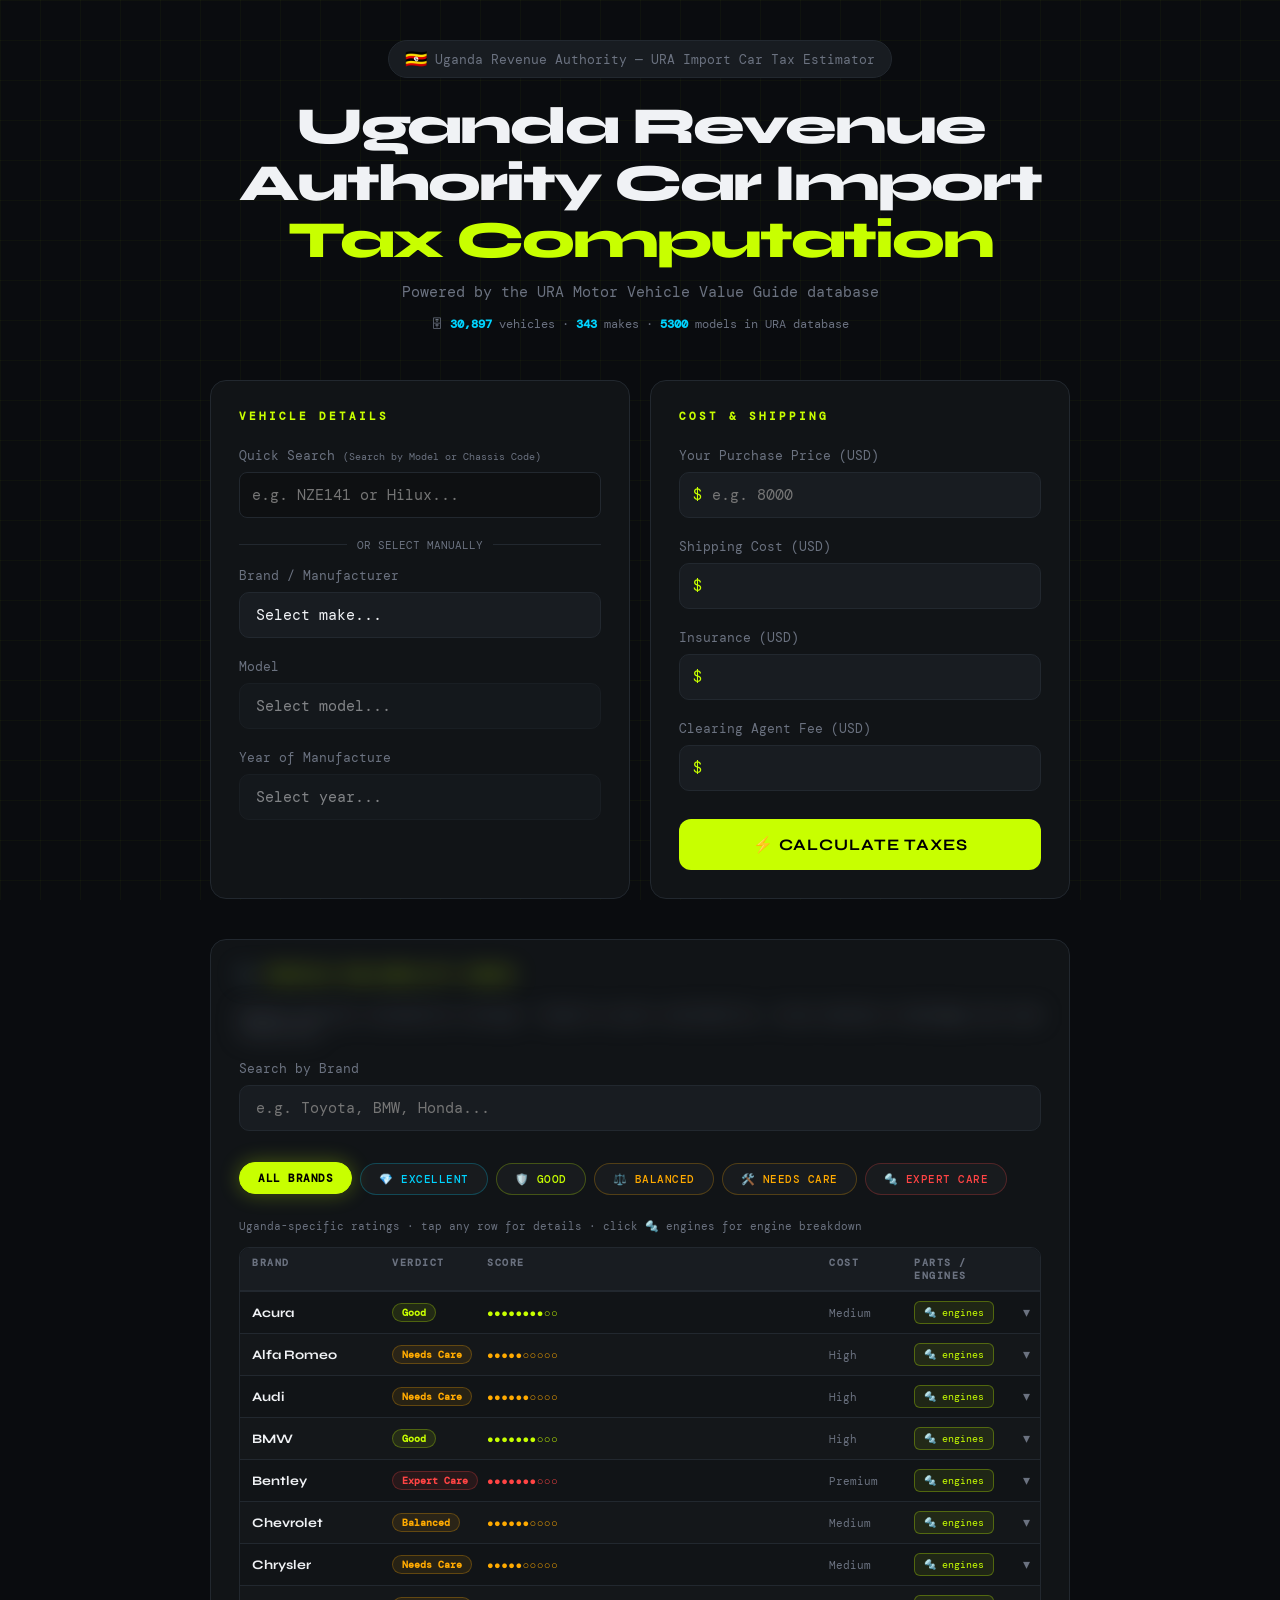
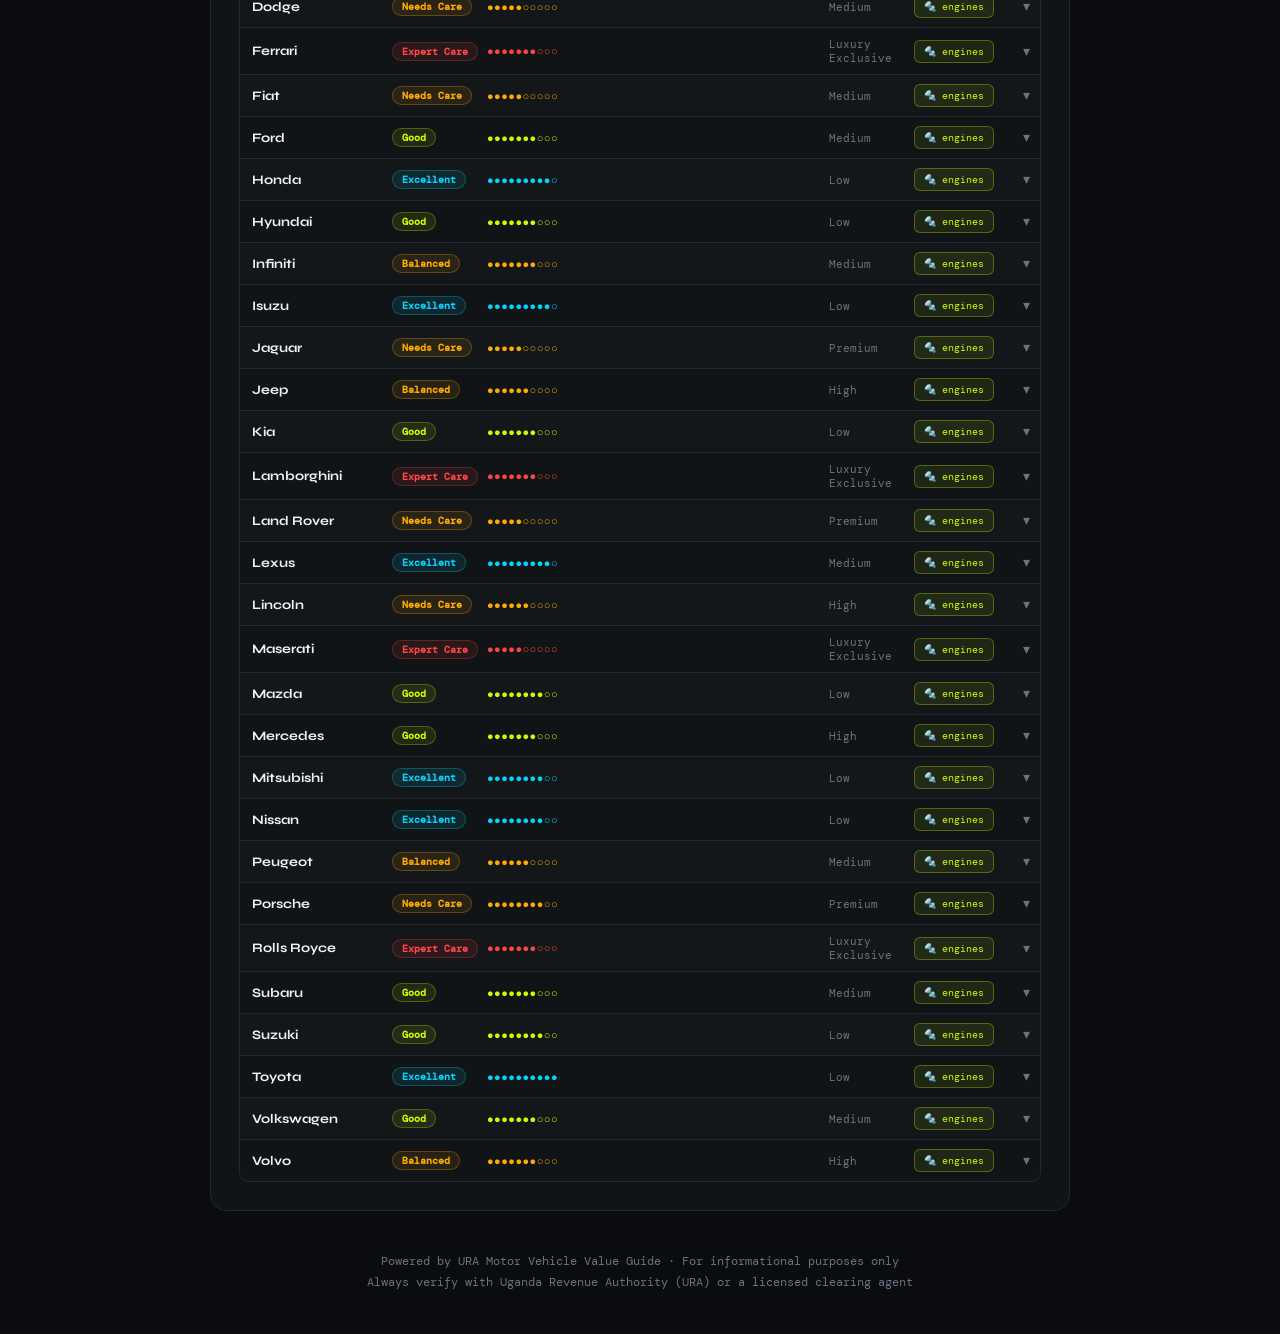
==== index.html @ 782a4ffb "rename to index.html for github pages" ====
<!DOCTYPE html>
<html lang="en">
<head>
<meta charset="UTF-8">
<meta name="viewport" content="width=device-width, initial-scale=1.0">

<!-- Primary Meta Tags -->
<title>URA Car Import Tax Calculator Uganda (2026) | Check CIF & Duty</title>
<meta name="title" content="URA Car Import Tax Calculator Uganda (2026) | Check CIF & Duty">
<meta name="description" content="Easily calculate Uganda Revenue Authority (URA) import taxes, CIF values, environmental levies, and duties for any vehicle imported to Uganda.">
<meta name="keywords" content="Uganda car import tax calculator, URA car tax calculator, import duty on cars in Uganda, URA motor vehicle value guide, CIF value calculator Uganda">

<!-- Open Graph / Facebook -->
<meta property="og:type" content="website">
<meta property="og:title" content="URA Car Import Tax Calculator Uganda (2026)">
<meta property="og:description" content="Calculate your exact URA import duties, CIF valuation, and environmental levies instantly.">
<meta property="og:image" content="https://placehold.co/1200x630/1e1e1e/c8ff00?text=Uganda+Car+Tax+Calculator">

<!-- Twitter -->
<meta property="twitter:card" content="summary_large_image">
<meta property="twitter:title" content="URA Car Import Tax Calculator Uganda (2026)">
<meta property="twitter:description" content="Calculate your exact URA import duties, CIF valuation, and environmental levies instantly.">
<meta property="twitter:image" content="https://placehold.co/1200x630/1e1e1e/c8ff00?text=Uganda+Car+Tax+Calculator">

<!-- Preload Local Font to prevent FOUT (Flash of Unstyled Text) -->
<link rel="preload" href="fonts/Syne/Syne-VariableFont_wght.ttf" as="font" type="font/ttf" crossorigin>
<link rel="stylesheet" href="Css/style.css">

<!-- JSON-LD Structured Data -->
<script type="application/ld+json">
{
  "@context": "https://schema.org",
  "@type": "WebApplication",
  "name": "URA Car Import Tax Calculator Uganda",
  "description": "Calculate Uganda Revenue Authority (URA) import taxes, CIF values, environmental levies, and duties for vehicles imported to Uganda.",
  "applicationCategory": "BusinessApplication",
  "operatingSystem": "All",
  "offers": {
    "@type": "Offer",
    "price": "0",
    "priceCurrency": "USD"
  }
}
</script>
<!-- JSON-LD Structured Data FAQ -->
<script type="application/ld+json">
{
  "@context": "https://schema.org",
  "@type": "FAQPage",
  "mainEntity": [{
    "@type": "Question",
    "name": "How is import duty calculated on cars in Uganda?",
    "acceptedAnswer": {
      "@type": "Answer",
      "text": "Import duty is calculated at 25% of the vehicle's CIF (Cost, Insurance, and Freight) value as per the East African Community Common External Tariff (EAC-CET)."
    }
  }, {
    "@type": "Question",
    "name": "What is the environmental levy on imported cars in Uganda?",
    "acceptedAnswer": {
      "@type": "Answer",
      "text": "Vehicles aged 0-9 years have 0% environmental levy. Vehicles aged 10-14 years are charged an environmental levy of 50% of their CIF value."
    }
  }, {
    "@type": "Question",
    "name": "How does URA determine the CIF value?",
    "acceptedAnswer": {
      "@type": "Answer",
      "text": "URA uses its official Motor Vehicle Value Guide database to determine the CIF value. If your purchase price is lower than URA's guided value, taxes are levied based on URA's higher valuation."
    }
  }]
}
</script>
</head>
<body>
<div class="container">
  <!-- ==============================================
       HEADER SECTION
       Displays the title, subtitle, and database stats
  ============================================== -->
  <div class="header">
    <div class="flag-badge"><span class="flag">🇺🇬</span>Uganda Revenue Authority — URA Import Car Tax Estimator</div>
    <h1>Uganda Revenue Authority Car Import<br><span>Tax Computation</span></h1>
    <p class="subtitle">Powered by the URA Motor Vehicle Value Guide database</p>
    <div class="db-stats" id="dbStats"></div>
  </div>

  <!-- ==============================================
       MAIN CALCULATOR GRID
       Contains two cards: Vehicle Details and Costs
  ============================================== -->
  <div class="calculator-grid">
    <div class="card">
      <h2 class="card-title">Vehicle Details</h2>
      
      <!-- Quick Search Feature -->
      <div class="field" style="position:relative; z-index: 10;">
        <label>Quick Search <span style="font-size:10px;color:var(--muted);font-weight:400;letter-spacing:0">(Search by Model or Chassis Code)</span></label>
        <input type="text" id="quickSearchInput" placeholder="e.g. NZE141 or Hilux..." oninput="handleQuickSearch()" style="width:100%; padding: 12px; border-radius: 8px; border: 1px solid var(--border); background: rgba(0,0,0,0.2); color: white; outline: none; transition: border-color 0.2s;">
        <div id="quickSearchResults" class="quick-search-results"></div>
      </div>
      
      <div style="display:flex; align-items:center; gap:10px; margin: 15px 0;">
         <hr style="flex:1; border:none; border-top:1px solid var(--border);">
         <span style="font-size:11px; color:var(--muted); font-family:'DM Mono',monospace;">OR SELECT MANUALLY</span>
         <hr style="flex:1; border:none; border-top:1px solid var(--border);">
      </div>

      <div class="field"><label>Brand / Manufacturer </label><select id="make" onchange="onMakeChange()">
          <option value="">Select make...</option>
          <optgroup label="⚡ Quick Select">
            <option value="Toyota">Toyota</option>
            <option value="Mercedes">Mercedes</option>
            <option value="Subaru">Subaru</option>
            <option value="Mazda">Mazda</option>
            <option value="Ford">Ford</option>
            <option value="BMW">BMW</option>
            <option value="Volkswagen">Volkswagen</option>
            <option value="Audi">Audi</option>
            <option value="Honda">Honda</option>
            <option value="Land">Land Rover</option>
            <option value="Nissan">Nissan</option>
            <option value="Mitsubishi">Mitsubishi</option>
            <option value="Isuzu">Isuzu</option>
            <option value="Suzuki">Suzuki</option>
          </optgroup>
          <optgroup id="all-makes-group" label="── All Makes (A–Z)"></optgroup>
        </select></div>
      <div class="field"><label>Model</label><select id="model" onchange="onModelChange()" disabled><option value="">Select model...</option></select></div>
      <div class="field" id="chassisField" style="display:none">
        <label>Model Code <span id="chassisHint" style="font-size:10px;color:var(--muted);font-weight:400;letter-spacing:0"></span></label>
        <select id="chassis" onchange="onChassisChange()" disabled><option value="">Select chassis...</option></select>
      </div>
      <div class="field" id="ccField" style="display:none">
        <label>Engine Size <span id="ccHint" style="font-size:10px;color:var(--muted);font-weight:400;letter-spacing:0"></span></label>
        <select id="cc" onchange="onCcChange()" disabled><option value="">Select engine size...</option></select>
      </div>
      <div class="field"><label>Year of Manufacture</label><select id="year" onchange="onYearChange()" disabled><option value="">Select year...</option></select></div>
      <div class="ura-badge" id="uraBadge"><span>🏛 URA Value:</span><b id="uraCifDisplay">—</b><span style="font-size:11px;color:var(--muted)">(used for all taxes)</span></div>
      <div class="ura-not-found" id="uraNotFound">⚠️ Not in URA database. Taxes calculated on your purchase price.</div>
      <div id="chassisBadge" style="display:none;align-items:center;gap:8px;background:rgba(200,255,0,0.06);border:1px solid rgba(200,255,0,0.25);border-radius:10px;padding:10px 14px;margin-top:10px;font-family:'DM Mono',monospace;font-size:13px;color:#c8ff00"></div>
    </div>
    <div class="card">
      <h2 class="card-title">Cost & Shipping</h2>
      <div class="field"><label>Your Purchase Price (USD)</label><div class="input-prefix"><span>$</span><input type="number" id="carPrice" placeholder="e.g. 8000" min="0"></div></div>
      <div class="field"><label>Shipping Cost (USD)</label><div class="input-prefix"><span>$</span><input type="number" id="shipping" min="0"></div></div>
      <div class="field"><label>Insurance (USD)</label><div class="input-prefix"><span>$</span><input type="number" id="insurance" min="0"></div></div>
      <div class="field"><label>Clearing Agent Fee (USD)</label><div class="input-prefix"><span>$</span><input type="number" id="agentFee" min="0"></div></div>
      <button class="calc-btn" onclick="calculate()">⚡ CALCULATE TAXES</button>
    </div>
  </div>
  <!-- ==============================================
       RESULTS SECTION
       Displays the calculated taxes, levies, and totals
  ============================================== -->
  <div class="age-warning" id="ageWarning">⚠️ This vehicle may be too old for Uganda import. Uganda requires cars manufactured 2011 or later. Confirm with URA before purchasing.</div>
  <div class="results-card" id="results">
    <h2 class="card-title">Tax Breakdown</h2>
    <div class="result-row"><span class="result-label">URA CIF Valuation</span><span class="result-value" id="r-cif">—</span></div>
    <div class="result-row"><span class="result-label">Import Duty (25%)</span><span class="result-value positive" id="r-duty">—</span></div>
    <div class="result-row"><span class="result-label">VAT (18% of CIF + Duty)</span><span class="result-value positive" id="r-vat">—</span></div>
    <div class="result-row"><span class="result-label">Withholding Tax (6% of CIF)</span><span class="result-value positive" id="r-wht">—</span></div>
    <div class="result-row"><span class="result-label">Infrastructure Levy (1.5% of CIF)</span><span class="result-value positive" id="r-infra">—</span></div>
    <div class="result-row" id="age-levy-row" style="display:none"><span class="result-label">Environmental Levy (50% of CIF — vehicles 10–14 years)</span><span class="result-value positive" id="r-age">—</span></div>
    <div class="result-row"><span class="result-label">Fixed Gov't Fees (Form + Stamp + Excise + Registration)</span><span class="result-value positive" id="r-fixed">—</span></div>
    <div class="result-row"><span class="result-label">Clearing Agent Fee</span><span class="result-value positive" id="r-agent">—</span></div>
    <div class="total-section">
      <div class="total-grid">
        <div class="total-item"><label>Car Price</label><div class="amount ship" id="t-car">—</div></div>
        <div class="total-item"><label>Total Taxes & Fees</label><div class="amount tax" id="t-tax">—</div></div>
        <div class="total-item"><label>Total Landed Cost</label><div class="amount big" id="t-total">—</div></div>
      </div>
    </div>
    <div class="ura-override-notice reveal-left" id="uraOverrideNotice">ℹ️ Using URA's official CIF valuation for tax calculations as per URA database.</div>
    <div class="info-row" id="info-pills"></div>
    <div class="warning-box reveal-right">⚠️ These are <strong>estimates only</strong>. Always verify with a licensed clearing agent or URA directly before purchasing.</div>

    <button class="reveal-scale" id="methBtn" onclick="toggleMethodology()" style="width:100%;margin-top:16px;background:transparent;border:1px solid var(--border);border-radius:12px;padding:14px 20px;color:var(--muted);font-family:'DM Mono',monospace;font-size:13px;cursor:pointer;display:flex;align-items:center;justify-content:space-between;transition:all 0.2s" onmouseenter="this.style.borderColor='var(--accent)';this.style.color='var(--accent)'" onmouseleave="if(!document.getElementById('methodologyPanel').classList.contains('open')){this.style.borderColor='var(--border)';this.style.color='var(--muted)'}">
      <span>📐 View Methodology & Tax Breakdown</span>
      <span id="methArrow" style="font-size:16px;transition:transform 0.25s">▾</span>
    </button>
    <div id="methodologyPanel" style="display:none;margin-top:2px;border:1px solid var(--border);border-radius:12px;overflow:hidden">
      <div style="background:var(--surface2);padding:16px 20px;border-bottom:1px solid var(--border)">
        <div style="font-size:11px;font-weight:600;letter-spacing:3px;color:var(--accent);font-family:'DM Mono',monospace;margin-bottom:4px">HOW URA CALCULATES YOUR TAXES</div>
        <p style="font-family:'DM Mono',monospace;font-size:12px;color:var(--muted);line-height:1.7">All taxes are levied under the <strong style="color:var(--text)">East African Community Common External Tariff (EAC-CET)</strong> and collected by the <strong style="color:var(--text)">Uganda Revenue Authority (URA)</strong>. Tax rates verified against real URA output data.</p>
      </div>
      <div style="padding:20px;display:flex;flex-direction:column;gap:12px" id="methSteps"></div>
      <div style="background:rgba(200,255,0,0.03);border-top:1px solid var(--border);padding:16px 20px">
        <div style="font-size:10px;font-weight:600;letter-spacing:2px;color:var(--accent);font-family:'DM Mono',monospace;margin-bottom:12px">CALCULATION CHAIN</div>
        <div id="methChain" style="font-family:'DM Mono',monospace;font-size:12px;color:var(--muted);line-height:2.2"></div>
      </div>
      <div style="border-top:1px solid var(--border);padding:16px 20px">
        <div style="font-size:10px;font-weight:600;letter-spacing:2px;color:var(--accent);font-family:'DM Mono',monospace;margin-bottom:12px">LEGAL BASIS & RATES</div>
        <div style="display:grid;grid-template-columns:1fr 1fr;gap:8px">
          <div style="background:var(--surface2);border-radius:8px;padding:10px 14px"><div style="font-size:10px;color:var(--muted);font-family:'DM Mono',monospace;margin-bottom:4px">IMPORT DUTY</div><div style="font-size:12px;font-family:'DM Mono',monospace;color:var(--text)">EAC Common External Tariff · HS Code 8703.xx · Rate: 25%</div></div>
          <div style="background:var(--surface2);border-radius:8px;padding:10px 14px"><div style="font-size:10px;color:var(--muted);font-family:'DM Mono',monospace;margin-bottom:4px">VAT</div><div style="font-size:12px;font-family:'DM Mono',monospace;color:var(--text)">VAT Act · Applied on CIF · Rate: 18%</div></div>
          <div style="background:var(--surface2);border-radius:8px;padding:10px 14px"><div style="font-size:10px;color:var(--muted);font-family:'DM Mono',monospace;margin-bottom:4px">WITHHOLDING TAX</div><div style="font-size:12px;font-family:'DM Mono',monospace;color:var(--text)">Income Tax Act · Applied on CIF · Rate: 6%</div></div>
          <div style="background:var(--surface2);border-radius:8px;padding:10px 14px"><div style="font-size:10px;color:var(--muted);font-family:'DM Mono',monospace;margin-bottom:4px">INFRASTRUCTURE LEVY</div><div style="font-size:12px;font-family:'DM Mono',monospace;color:var(--text)">Finance Act 2014 · Road fund · Applied on CIF · Rate: 1.5%</div></div>
          <div style="background:var(--surface2);border-radius:8px;padding:10px 14px"><div style="font-size:10px;color:var(--muted);font-family:'DM Mono',monospace;margin-bottom:4px">ENVIRONMENTAL LEVY</div><div style="font-size:12px;font-family:'DM Mono',monospace;color:var(--text)">Finance Act · 0–9 years: 0% · 10–14 years: 50% of CIF</div></div>
          <div style="background:var(--surface2);border-radius:8px;padding:10px 14px"><div style="font-size:10px;color:var(--muted);font-family:'DM Mono',monospace;margin-bottom:4px">FIXED GOV'T FEES (UGX)</div><div style="font-size:12px;font-family:'DM Mono',monospace;color:var(--text)">Form 18k · Stamp 35k · Excise 200k · Registration 1.5M</div></div>
        </div>
      </div>
      <div style="border-top:1px solid var(--border);padding:16px 20px;background:rgba(0,212,255,0.03)">
        <div style="font-size:10px;font-weight:600;letter-spacing:2px;color:var(--accent2);font-family:'DM Mono',monospace;margin-bottom:10px">WHAT IS CIF?</div>
        <p style="font-family:'DM Mono',monospace;font-size:12px;color:var(--muted);line-height:1.8"><strong style="color:var(--accent2)">CIF = Cost + Insurance + Freight.</strong> URA taxes your vehicle on its CIF value. If your purchase price is lower than URA's Motor Vehicle Value Guide, URA will use <em>their</em> value — not yours.</p>
      </div>
    </div>
  </div>
  
  <!-- ==============================================
       RELIABILITY SECTION
       Shows Uganda-specific reliability data
  ============================================== -->
  <div style="margin-top:40px">
    <div class="card">
      <h2 class="card-title reveal">🔧 Vehicle Reliability Check</h2>
      <p class="reveal-scale" style="font-family:'DM Mono',monospace;font-size:13px;color:var(--muted);margin-bottom:20px">Uganda-specific reliability ratings — based on parts availability, local mechanic knowledge and road conditions</p>

      <!-- Search -->
      <div class="field reveal-left">
        <label>Search by Brand</label>
        <input type="text" id="reliSearch" placeholder="e.g. Toyota, BMW, Honda..." oninput="filterReliability()" style="margin-bottom:12px">
      </div>

      <!-- Filter buttons -->
      <div style="display:flex;flex-wrap:wrap;gap:8px;margin-bottom:20px" id="filterBtns" class="reveal-right">
        <button onclick="setFilter('all')" class="filter-btn active" data-filter="all">All Brands</button>
        <button onclick="setFilter('Excellent')" class="filter-btn" data-filter="Excellent">💎 Excellent</button>
        <button onclick="setFilter('Good')" class="filter-btn" data-filter="Good">🛡️ Good</button>
        <button onclick="setFilter('Average')" class="filter-btn" data-filter="Average">⚖️ Balanced</button>
        <button onclick="setFilter('Caution')" class="filter-btn" data-filter="Caution">🛠️ Needs Care</button>
        <button onclick="setFilter('Avoid')" class="filter-btn" data-filter="Avoid">🔩 Expert Care</button>
      </div>

      <p class="reveal" style="font-family:'DM Mono',monospace;font-size:11px;color:var(--muted);margin-bottom:14px">Uganda-specific ratings · tap any row for details · click 🔩 engines for engine breakdown</p>
      <!-- Grid -->
      <div id="reliTable" class="reveal"></div>
    </div>
  </div>

  <div class="footer">Powered by URA Motor Vehicle Value Guide · For informational purposes only<br>Always verify with Uganda Revenue Authority (URA) or a licensed clearing agent</div>
</div>

<script src="Js/script.js"></script>
</body>
</html>
---- Css/style.css ----
/* =========================================
     LOCAL FONTS (Performance & Privacy)
     ========================================= */
  @font-face {
    font-family: 'Syne';
    src: url('../fonts/Syne/Syne-VariableFont_wght.ttf') format('truetype');
    font-weight: 400 800;
    font-display: swap;
  }

  @font-face {
    font-family: 'DM Mono';
    src: url('../fonts/DM_Mono/DMMono-Regular.ttf') format('truetype');
    font-weight: 400;
    font-display: swap;
  }

  @font-face {
    font-family: 'DM Mono';
    src: url('../fonts/DM_Mono/DMMono-Medium.ttf') format('truetype');
    font-weight: 500;
    font-display: swap;
  }

  /* =========================================
     CSS VARIABLES (THEME & COLORS)
     ========================================= */
  :root{
    --bg:#0a0c0f;
    --surface:#111417;
    --surface2:#181c21;
    --border:#22282f;
    --accent:#c8ff00;
    --accent2:#00d4ff;
    --text:#f0f2f5;
    --muted:#6b7280;
    --danger:#ff4444;
    --warning:#ffaa00;
  }
  
  /* =========================================
     GLOBAL RESET & BODY STYLES
     ========================================= */
  *{margin:0;padding:0;box-sizing:border-box}
  body{background:var(--bg);color:var(--text);font-family:'Syne',sans-serif;min-height:100vh;overflow-x:hidden}
  
  /* Background grid pattern */
  body::before{content:'';position:fixed;inset:0;background-image:linear-gradient(rgba(200,255,0,.03) 1px,transparent 1px),linear-gradient(90deg,rgba(200,255,0,.03) 1px,transparent 1px);background-size:40px 40px;pointer-events:none;z-index:0}
  /* =========================================
     LAYOUT & CONTAINERS
     ========================================= */
  .container{max-width:900px;margin:0 auto;padding:40px 20px;position:relative;z-index:1}
  .header{text-align:center;margin-bottom:48px;animation:fadeDown .6s ease}
  
  /* Badges & Typography */
  .flag-badge{display:inline-flex;align-items:center;gap:8px;background:var(--surface2);border:1px solid var(--border);border-radius:100px;padding:6px 16px;font-size:13px;color:var(--muted);margin-bottom:20px;font-family:'DM Mono',monospace}
  .flag{font-size:18px}
  h1{font-size:clamp(32px,6vw,52px);font-weight:800;line-height:1.1;letter-spacing:-2px}
  h1 span{color:var(--accent)}
  .subtitle{color:var(--muted);margin-top:12px;font-size:15px;font-family:'DM Mono',monospace}
  .db-stats{display:inline-flex;gap:16px;margin-top:14px;font-family:'DM Mono',monospace;font-size:12px;color:var(--muted)}
  .db-stats b{color:var(--accent2)}
  
  /* Form Grid */
  .calculator-grid{display:grid;grid-template-columns:1fr 1fr;gap:20px;margin-bottom:20px}
  @media(max-width:640px){.calculator-grid{grid-template-columns:1fr}}
  
  /* Cards */
  .card{background:var(--surface);border:1px solid var(--border);border-radius:16px;padding:28px;animation:fadeUp .6s ease both}
  .card:nth-child(2){animation-delay:.1s}
  .card-title{font-size:11px;font-weight:600;letter-spacing:3px;text-transform:uppercase;color:var(--accent);margin-bottom:24px;font-family:'DM Mono',monospace}
  
  /* =========================================
     INPUTS & FORMS
     ========================================= */
  .field{margin-bottom:20px}
  label{display:block;font-size:13px;color:var(--muted);margin-bottom:8px;font-family:'DM Mono',monospace}
  input,select{width:100%;background:var(--surface2);border:1px solid var(--border);border-radius:10px;color:var(--text);font-family:'DM Mono',monospace;font-size:15px;padding:12px 16px;outline:none;transition:border-color .2s,box-shadow .2s;appearance:none}
  input:focus,select:focus{border-color:var(--accent);box-shadow:0 0 0 3px rgba(200,255,0,.1)}
  input:disabled,select:disabled{opacity:.5;cursor:not-allowed}
  input[type="number"]::-webkit-inner-spin-button{-webkit-appearance:none}
  select option{background:var(--surface2);color:var(--text)}
  .input-prefix{position:relative}
  .input-prefix span{position:absolute;left:14px;top:50%;transform:translateY(-50%);color:var(--accent);font-family:'DM Mono',monospace;font-size:15px;pointer-events:none}
  .input-prefix input{padding-left:32px}
  .ura-badge{display:none;align-items:center;gap:8px;background:rgba(0,212,255,.08);border:1px solid rgba(0,212,255,.3);border-radius:10px;padding:10px 14px;margin-top:10px;font-family:'DM Mono',monospace;font-size:13px;color:var(--accent2)}
  .ura-badge.show{display:flex}
  .ura-badge b{font-size:16px}
  .ura-not-found{display:none;background:rgba(255,170,0,.06);border:1px solid rgba(255,170,0,.2);border-radius:10px;padding:10px 14px;margin-top:10px;font-family:'DM Mono',monospace;font-size:12px;color:var(--warning)}
  .ura-not-found.show{display:block}
  .calc-btn{width:100%;background:var(--accent);color:#000;border:none;border-radius:12px;padding:16px;font-family:'Syne',sans-serif;font-size:16px;font-weight:700;letter-spacing:1px;cursor:pointer;transition:transform .15s,box-shadow .15s;margin-top:8px}
  .calc-btn:hover{transform:translateY(-2px);box-shadow:0 8px 24px rgba(200,255,0,.3)}
  .calc-btn:active{transform:translateY(0)}
  .age-warning{background:rgba(255,68,68,.08);border:1px solid rgba(255,68,68,.25);border-radius:10px;padding:14px 18px;margin-bottom:16px;font-size:13px;color:var(--danger);font-family:'DM Mono',monospace;display:none}
  .age-warning.show{display:block}
  .results-card{background:var(--surface);border:1px solid var(--border);border-radius:16px;padding:28px;display:none;animation:fadeUp .5s ease both}
  .results-card.show{display:block}
  .result-row{display:flex;justify-content:space-between;align-items:center;padding:14px 0;border-bottom:1px solid var(--border);font-size:14px}
  .result-row:last-of-type{border-bottom:none}
  .result-label{color:var(--muted);font-family:'DM Mono',monospace}
  .result-value{font-family:'DM Mono',monospace;font-weight:500}
  .result-value.positive{color:var(--warning)}
  .total-section{background:var(--surface2);border:1px solid rgba(200,255,0,.2);border-radius:12px;padding:20px 24px;margin-top:20px}
  .total-grid{display:grid;grid-template-columns:1fr 1fr 1fr;gap:16px;text-align:center}
  @media(max-width:480px){.total-grid{grid-template-columns:1fr}}
  .total-item label{font-size:11px;letter-spacing:2px;text-transform:uppercase;margin-bottom:6px;display:block;color:var(--muted)}
  .total-item .amount{font-size:20px;font-weight:700;font-family:'DM Mono',monospace}
  .total-item .amount.big{font-size:28px;color:var(--accent)}
  .total-item .amount.tax{color:var(--danger)}
  .total-item .amount.ship{color:var(--accent2)}
  .ura-override-notice{display:none;background:rgba(0,212,255,.06);border:1px solid rgba(0,212,255,.2);border-radius:10px;padding:12px 16px;margin-top:16px;font-size:13px;color:var(--accent2);font-family:'DM Mono',monospace}
  .ura-override-notice.show{display:block}
  .warning-box{background:rgba(255,170,0,.08);border:1px solid rgba(255,170,0,.25);border-radius:10px;padding:14px 18px;margin-top:16px;font-size:13px;color:var(--warning);font-family:'DM Mono',monospace;line-height:1.6}
  .info-row{display:flex;flex-wrap:wrap;gap:8px;margin-top:20px}
  .pill{background:var(--surface2);border:1px solid var(--border);border-radius:100px;padding:6px 14px;font-size:12px;font-family:'DM Mono',monospace;color:var(--muted)}
  .pill span{color:var(--accent2)}
  .footer{text-align:center;margin-top:40px;color:var(--muted);font-size:12px;font-family:'DM Mono',monospace;line-height:1.8}
  /* =========================================
     ANIMATIONS
     ========================================= */
  @keyframes fadeUp{from{opacity:0;transform:translateY(20px)}to{opacity:1;transform:translateY(0)}}
  @keyframes fadeDown{from{opacity:0;transform:translateY(-20px)}to{opacity:1;transform:translateY(0)}}

  /* =========================================
     FILTER BUTTONS (PREMIUM GLASS)
     ========================================= */
  .filter-btn {
    background: rgba(255, 255, 255, 0.03);
    backdrop-filter: blur(10px);
    -webkit-backdrop-filter: blur(10px);
    border: 1px solid var(--border);
    border-radius: 100px;
    padding: 8px 18px;
    font-family: 'DM Mono', monospace;
    font-size: 11px;
    font-weight: 500;
    text-transform: uppercase;
    letter-spacing: 0.5px;
    color: var(--muted);
    cursor: pointer;
    transition: all 0.3s cubic-bezier(0.4, 0, 0.2, 1);
    display: inline-flex;
    align-items: center;
    gap: 6px;
    white-space: nowrap;
    margin-bottom: 4px;
  }

  .filter-btn:hover {
    background: rgba(255, 255, 255, 0.06);
    transform: translateY(-2px);
    border-color: var(--accent);
    color: var(--text);
    box-shadow: 0 4px 15px rgba(0, 0, 0, 0.2);
  }

  .filter-btn.active {
    background: var(--accent);
    color: #000;
    border-color: var(--accent);
    font-weight: 700;
    box-shadow: 0 0 20px rgba(200, 255, 0, 0.3);
    transform: translateY(-1px);
  }

  .filter-btn.active:hover {
    transform: translateY(-2px);
    box-shadow: 0 0 25px rgba(200, 255, 0, 0.4);
  }

  /* Specific Category Colors & Glows */
  .filter-btn[data-filter="all"].active { background: var(--accent); color: #000; box-shadow: 0 0 20px rgba(200, 255, 0, 0.3); }

  .filter-btn[data-filter="Excellent"] { border-color: rgba(0, 212, 255, 0.25); color: #00d4ff; }
  .filter-btn[data-filter="Excellent"]:hover { border-color: #00d4ff; box-shadow: 0 4px 15px rgba(0, 212, 255, 0.2); }
  .filter-btn[data-filter="Excellent"].active { background: #00d4ff; color: #000; border-color: #00d4ff; box-shadow: 0 0 20px rgba(0, 212, 255, 0.4); }

  .filter-btn[data-filter="Good"] { border-color: rgba(200, 255, 0, 0.25); color: #c8ff00; }
  .filter-btn[data-filter="Good"]:hover { border-color: #c8ff00; box-shadow: 0 4px 15px rgba(200, 255, 0, 0.2); }
  .filter-btn[data-filter="Good"].active { background: #c8ff00; color: #000; border-color: #c8ff00; box-shadow: 0 0 20px rgba(200, 255, 0, 0.4); }

  .filter-btn[data-filter="Average"], .filter-btn[data-filter="Caution"] { border-color: rgba(255, 170, 0, 0.25); color: #ffaa00; }
  .filter-btn[data-filter="Average"]:hover, .filter-btn[data-filter="Caution"]:hover { border-color: #ffaa00; box-shadow: 0 4px 15px rgba(255, 170, 0, 0.2); }
  .filter-btn[data-filter="Average"].active, .filter-btn[data-filter="Caution"].active { background: #ffaa00; color: #000; border-color: #ffaa00; box-shadow: 0 0 20px rgba(255, 170, 0, 0.4); }

  .filter-btn[data-filter="Avoid"] { border-color: rgba(255, 68, 68, 0.25); color: #ff4444; }
  .filter-btn[data-filter="Avoid"]:hover { border-color: #ff4444; box-shadow: 0 4px 15px rgba(255, 68, 68, 0.2); }
  .filter-btn[data-filter="Avoid"].active { background: #ff4444; color: #fff; border-color: #ff4444; box-shadow: 0 0 20px rgba(255, 68, 68, 0.4); }

  .eng-btn.active{background:rgba(200,255,0,0.25)!important;border-color:rgba(200,255,0,0.7)!important;font-weight:700}


  #chassisField { animation: fadeUp 0.2s ease; }
  #chassisField label { color: var(--accent2); }
  #chassis { border-color: rgba(0,212,255,0.4); }
  #chassis:focus { border-color: var(--accent2); box-shadow: 0 0 0 3px rgba(0,212,255,0.1); }


  #ccField { animation: fadeUp 0.2s ease; }
  #ccField label { color: #c8ff00; }
  #cc { border-color: rgba(200,255,0,0.4); }
  #cc:focus { border-color: var(--accent); box-shadow: 0 0 0 3px rgba(200,255,0,0.1); }

  /* =========================================
     QUICK SEARCH (GLASSMORPHISM)
     ========================================= */
  .quick-search-results {
    display: none;
    position: absolute;
    top: 100%;
    left: 0;
    right: 0;
    max-height: 300px;
    overflow-y: auto;
    background: rgba(17, 20, 23, 0.85); /* Dark base matching theme */
    backdrop-filter: blur(16px);
    -webkit-backdrop-filter: blur(16px);
    border: 1px solid rgba(255, 255, 255, 0.1);
    border-radius: 12px;
    margin-top: 8px;
    box-shadow: 0 10px 40px rgba(0, 0, 0, 0.8);
    z-index: 100;
  }
  
  .quick-search-results::-webkit-scrollbar {
    width: 6px;
  }
  .quick-search-results::-webkit-scrollbar-track {
    background: transparent;
  }
  .quick-search-results::-webkit-scrollbar-thumb {
    background: rgba(255, 255, 255, 0.15);
    border-radius: 10px;
  }
  .quick-search-results::-webkit-scrollbar-thumb:hover {
    background: rgba(255, 255, 255, 0.25);
  }

  .quick-search-item {
    padding: 12px 16px;
    cursor: pointer;
    border-bottom: 1px solid rgba(255, 255, 255, 0.05);
    display: flex;
    flex-direction: column;
    gap: 4px;
    transition: all 0.2s ease;
  }
  
  .quick-search-item:last-child {
    border-bottom: none;
  }

  .quick-search-item:hover {
    background: rgba(0, 212, 255, 0.1);
    padding-left: 20px; /* Slight indent animation on hover */
  }

  .quick-search-item-title {
    color: var(--text);
    font-weight: 600;
    font-size: 14px;
  }

  .quick-search-item-details {
    color: rgba(255, 255, 255, 0.5);
    font-size: 11px;
    font-family: 'DM Mono', monospace;
  }

  /* =========================================
     SCROLL REVEAL ANIMATIONS (INTERSECTION OBSERVER)
     ========================================= */
  .reveal, .reveal-left, .reveal-right, .reveal-scale {
    opacity: 0;
    filter: blur(12px);
    will-change: opacity, transform, filter;
    transition: opacity 0.8s cubic-bezier(0.16, 1, 0.3, 1), 
                transform 0.8s cubic-bezier(0.16, 1, 0.3, 1), 
                filter 0.8s cubic-bezier(0.16, 1, 0.3, 1);
  }
  
  .reveal { transform: translateY(40px); }
  .reveal-left { transform: translateX(-50px); }
  .reveal-right { transform: translateX(50px); }
  .reveal-scale { transform: scale(0.9) translateY(20px); }
  
  .reveal.visible, .reveal-left.visible, .reveal-right.visible, .reveal-scale.visible {
    opacity: 1;
    transform: translate(0) scale(1);
    filter: blur(0);
  }

  /* Staggered Row Cells within a revealed container */
  .row-cell {
    opacity: 0;
    transform: translateY(15px);
    will-change: transform, opacity;
    transition: opacity 0.5s cubic-bezier(0.16, 1, 0.3, 1), 
                transform 0.5s cubic-bezier(0.16, 1, 0.3, 1), 
                background 0.2s ease, padding-left 0.2s ease;
  }
  .row-cell.visible {
    opacity: 1;
    transform: translateY(0);
  }
  
  /* Row Hover Effect via data-brand parent */
  [data-brand]:hover .row-cell {
    background: rgba(200, 255, 0, 0.04) !important;
  }
  [data-brand]:hover .row-cell:first-child {
    padding-left: 20px !important; /* Slight indent on hover for the first cell */
  }
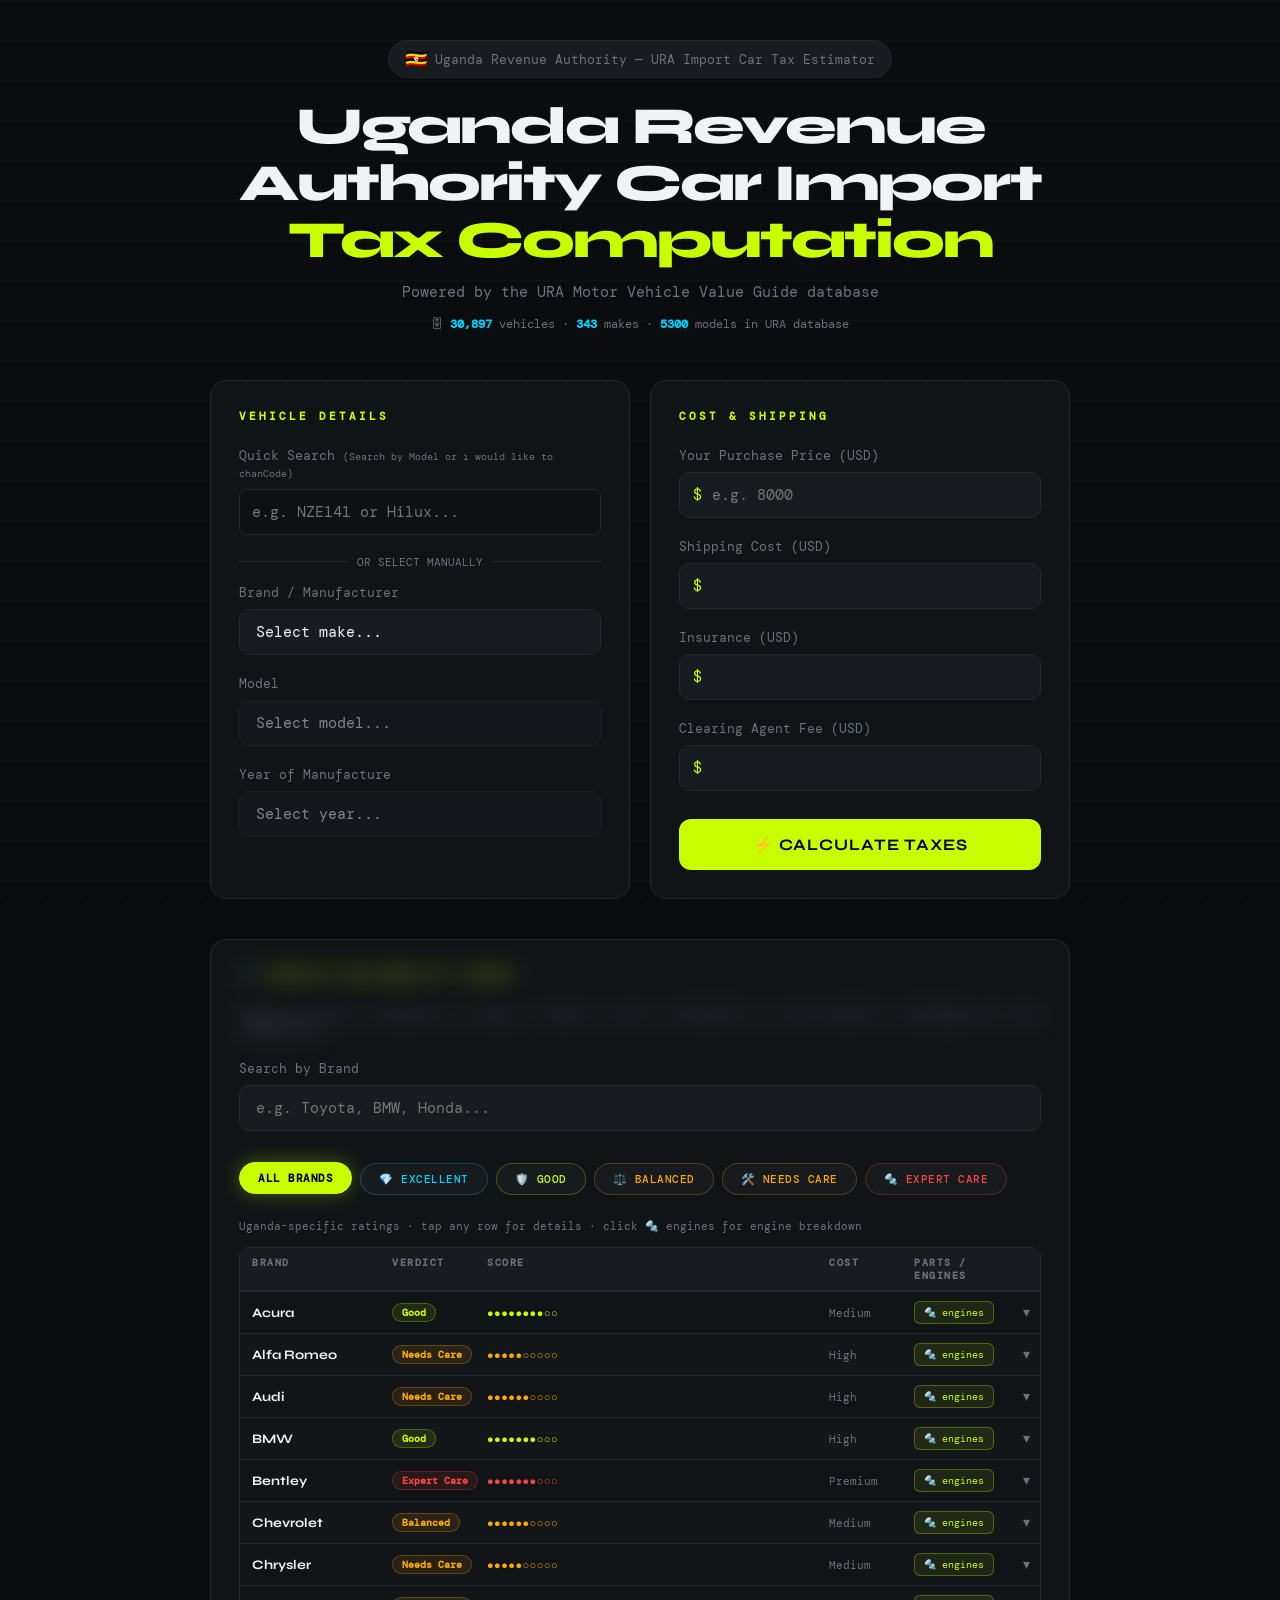
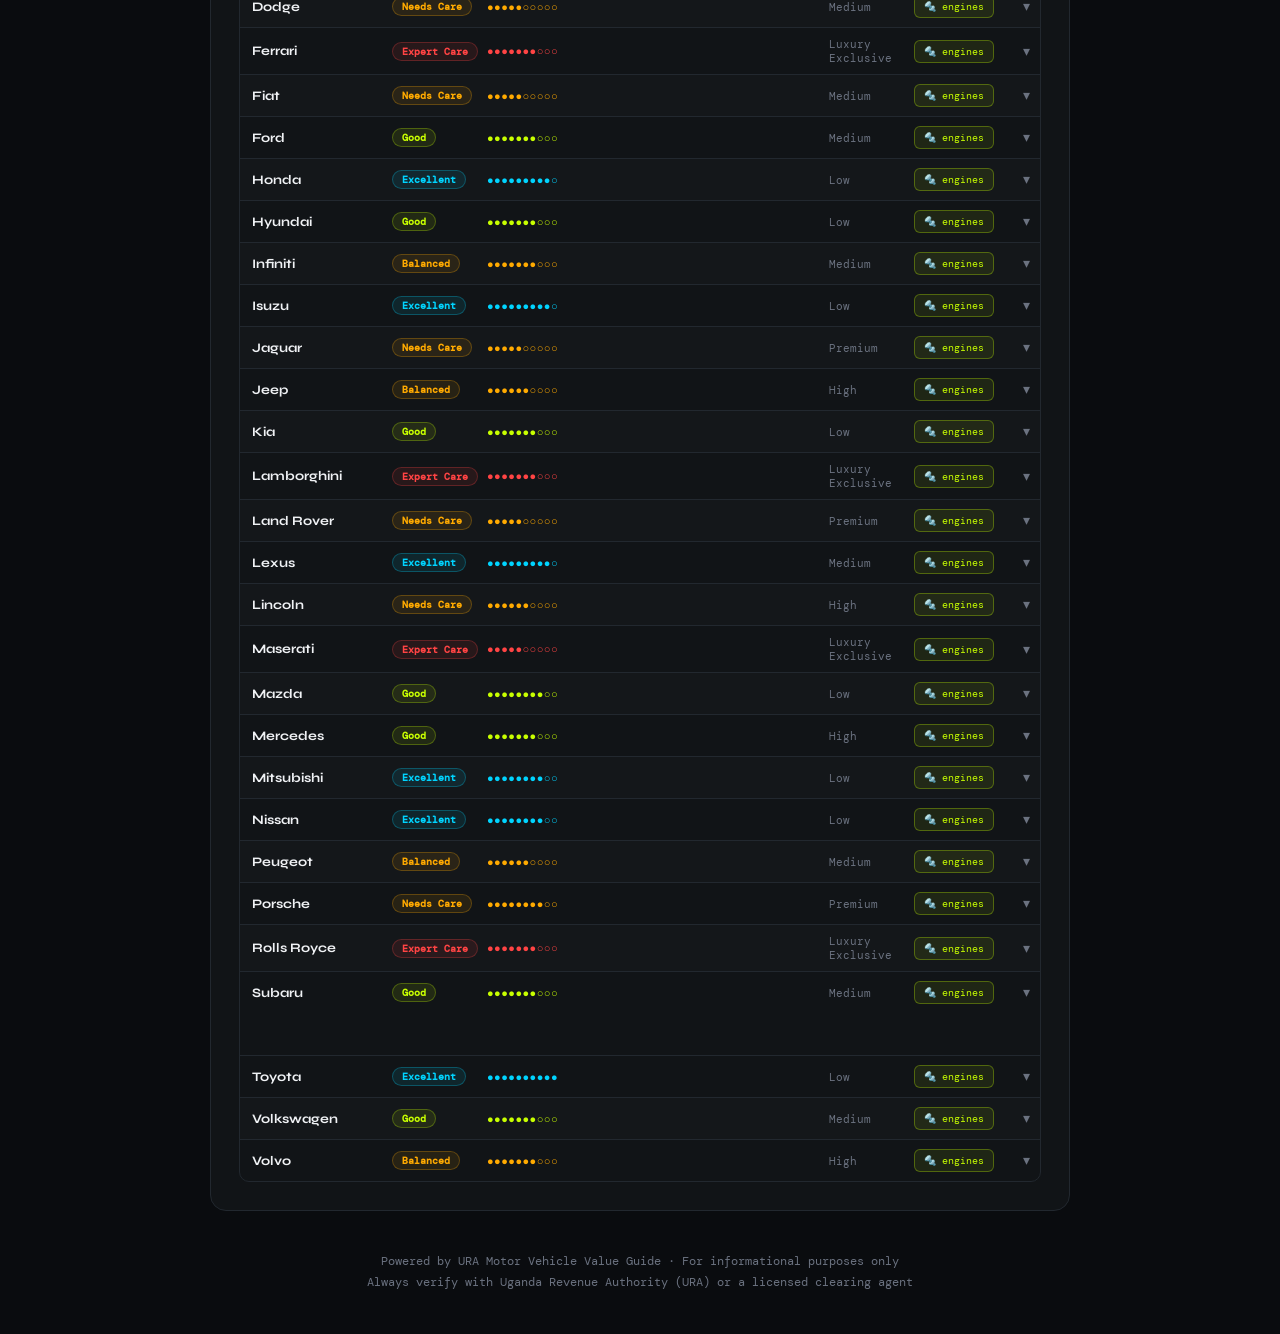
==== commit e01192d9: "fix(ui): responsive layout for mobile reliability table and fix engine detail view" ====
--- a/index.html
+++ b/index.html
@@ -95,7 +95,7 @@
       
       <!-- Quick Search Feature -->
       <div class="field" style="position:relative; z-index: 10;">
-        <label>Quick Search <span style="font-size:10px;color:var(--muted);font-weight:400;letter-spacing:0">(Search by Model or Chassis Code)</span></label>
+        <label>Quick Search <span style="font-size:10px;color:var(--muted);font-weight:400;letter-spacing:0">(Search by Model or i would like to chanCode)</span></label>
         <input type="text" id="quickSearchInput" placeholder="e.g. NZE141 or Hilux..." oninput="handleQuickSearch()" style="width:100%; padding: 12px; border-radius: 8px; border: 1px solid var(--border); background: rgba(0,0,0,0.2); color: white; outline: none; transition: border-color 0.2s;">
         <div id="quickSearchResults" class="quick-search-results"></div>
       </div>
--- a/Css/style.css
+++ b/Css/style.css
@@ -312,3 +312,27 @@
     padding-left: 20px !important; /* Slight indent on hover for the first cell */
   }
 
+  /* =========================================
+     RELIABILITY TABLE RESPONSIVE GRID
+     ========================================= */
+  .reli-grid {
+    display: grid;
+    grid-template-columns: 140px 95px 1fr 85px 110px 28px;
+    border: 1px solid var(--border);
+    border-radius: 10px;
+    overflow: hidden;
+    min-width: 580px;
+  }
+
+  @media (max-width: 640px) {
+    .reli-grid {
+      grid-template-columns: 1.1fr 90px 85px 28px;
+      min-width: 100%;
+    }
+    .hide-mobile {
+      display: none !important;
+    }
+    .mobile-extra-info {
+      display: block !important;
+    }
+  }
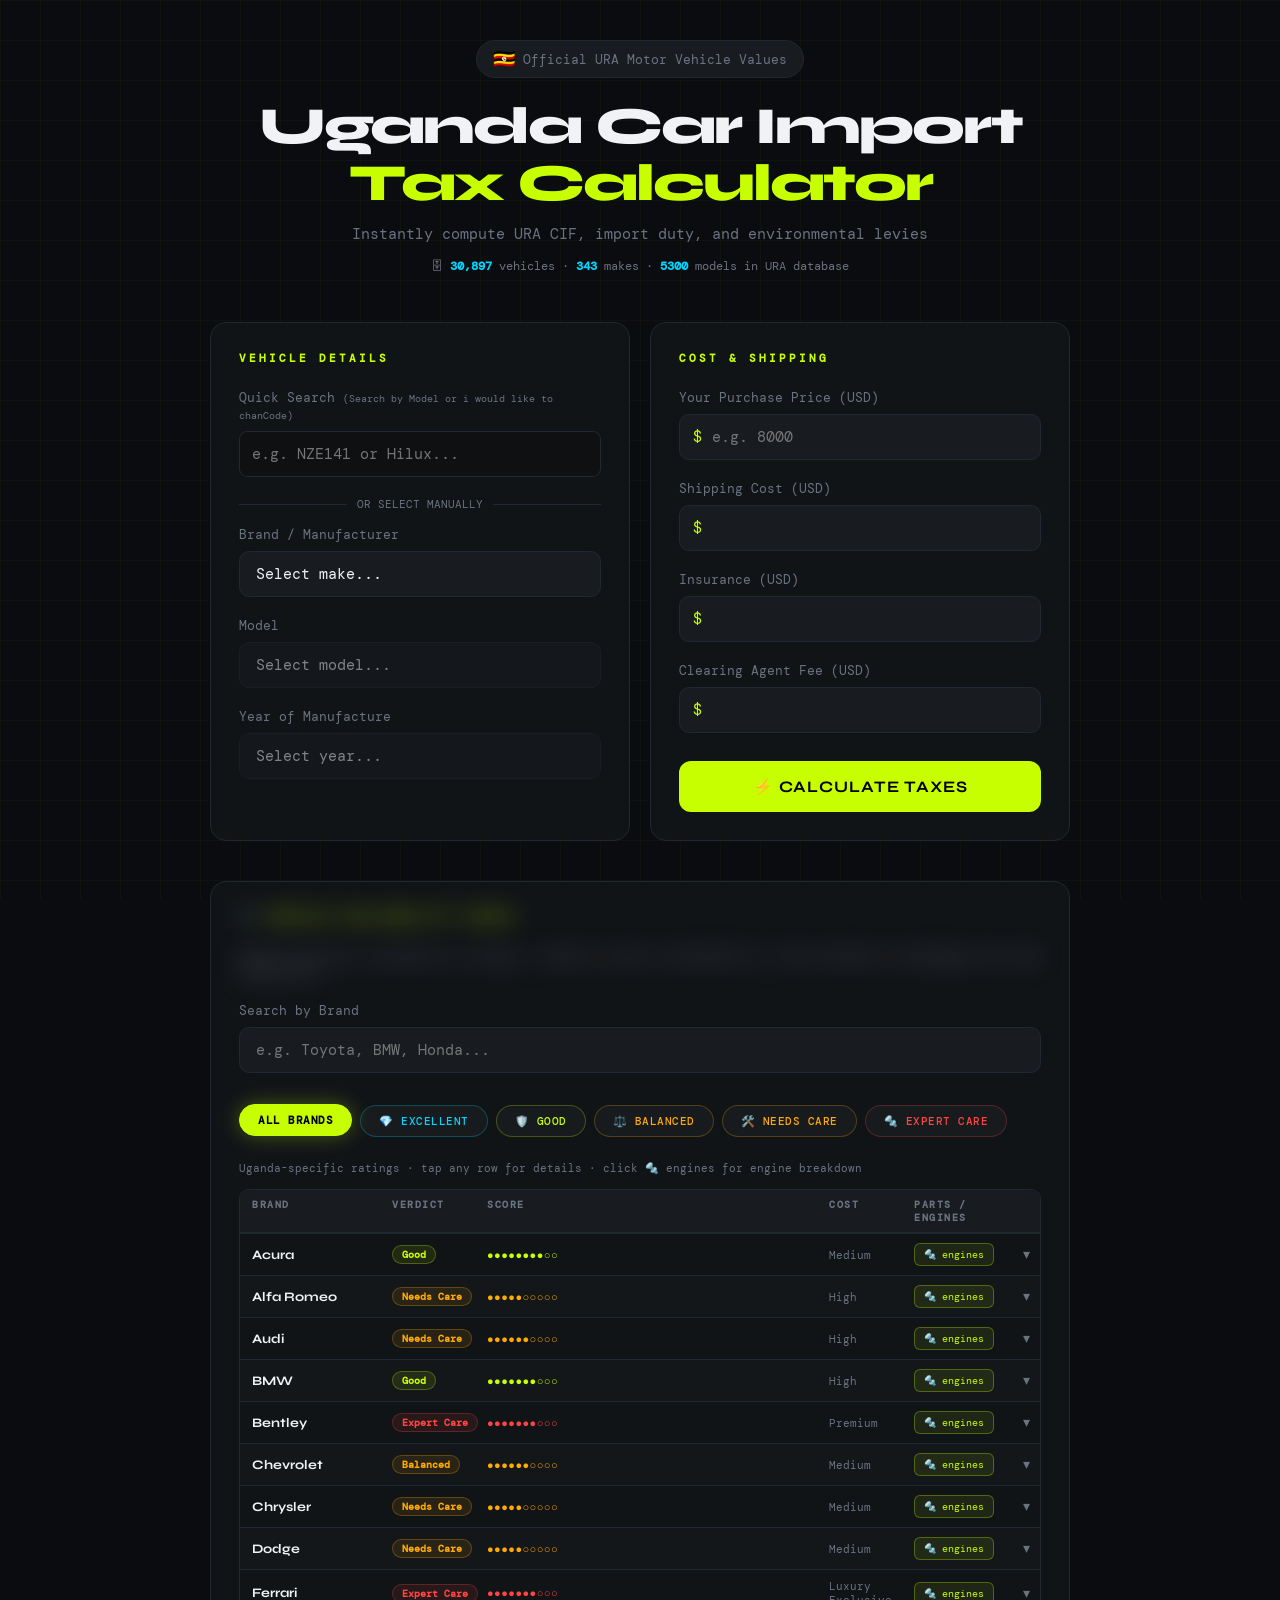
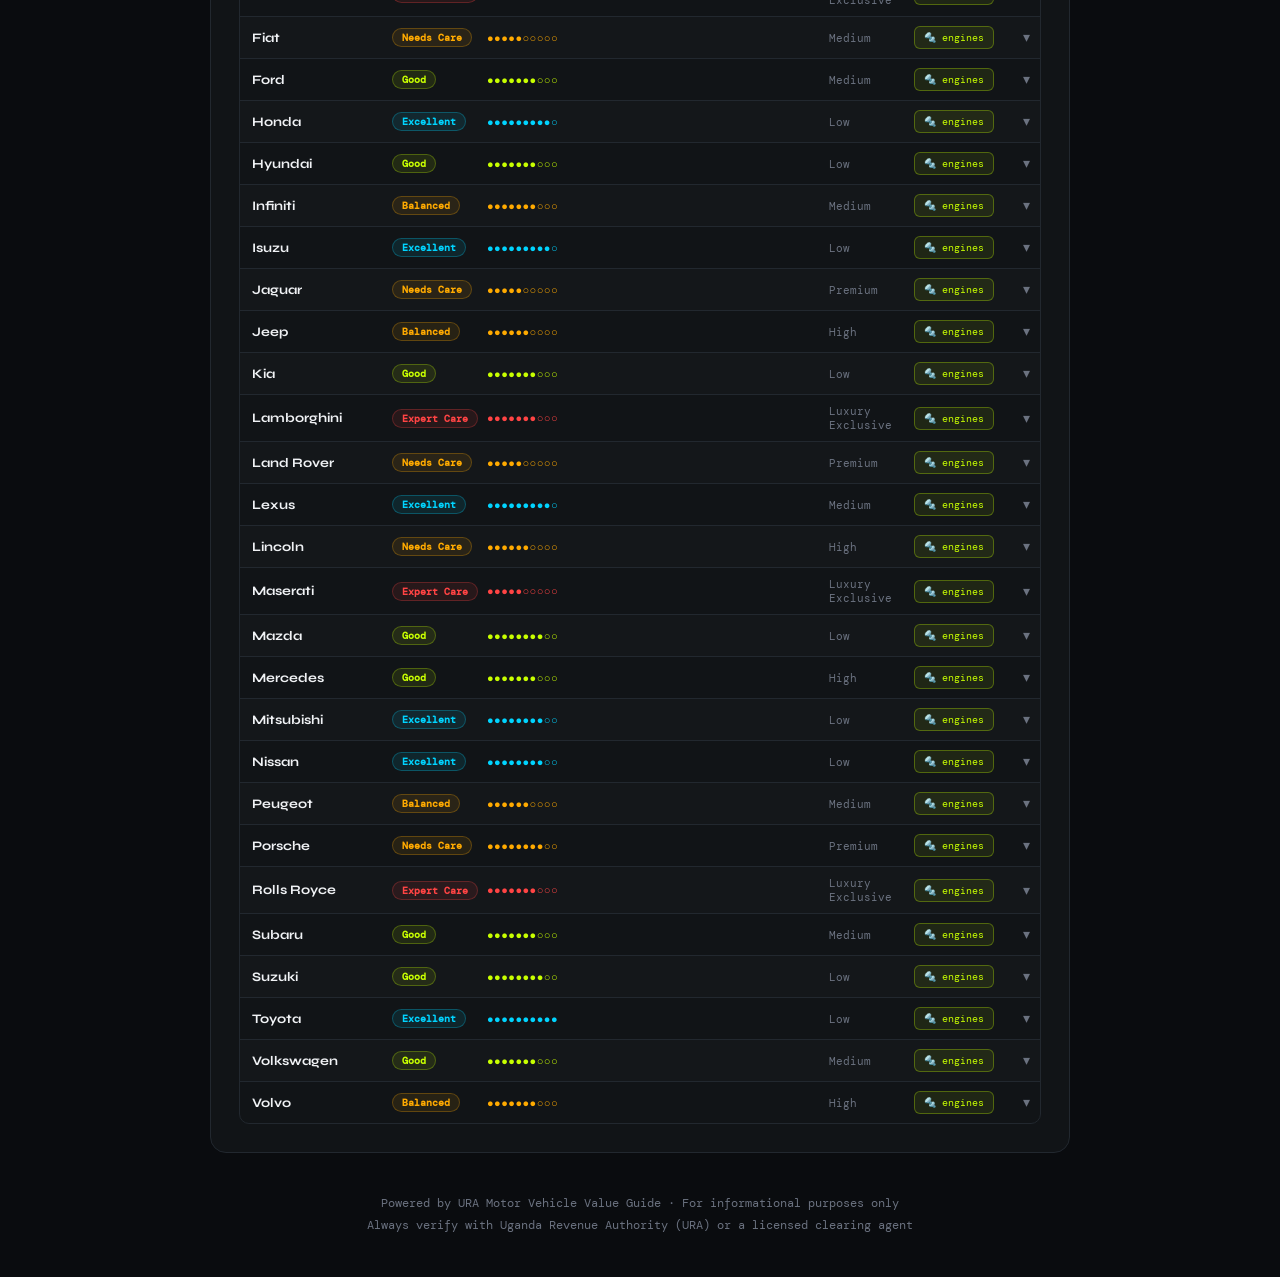
==== commit ad9ad8cf: "Update SEO-friendly headings and badge text" ====
--- a/index.html
+++ b/index.html
@@ -79,9 +79,9 @@
        Displays the title, subtitle, and database stats
   ============================================== -->
   <div class="header">
-    <div class="flag-badge"><span class="flag">🇺🇬</span>Uganda Revenue Authority — URA Import Car Tax Estimator</div>
-    <h1>Uganda Revenue Authority Car Import<br><span>Tax Computation</span></h1>
-    <p class="subtitle">Powered by the URA Motor Vehicle Value Guide database</p>
+    <div class="flag-badge"><span class="flag">🇺🇬</span>Official URA Motor Vehicle Values</div>
+    <h1>Uganda Car Import<br><span>Tax Calculator</span></h1>
+    <p class="subtitle">Instantly compute URA CIF, import duty, and environmental levies</p>
     <div class="db-stats" id="dbStats"></div>
   </div>
 
--- a/Css/style.css
+++ b/Css/style.css
@@ -326,7 +326,7 @@
 
   @media (max-width: 640px) {
     .reli-grid {
-      grid-template-columns: 1.1fr 90px 85px 28px;
+      grid-template-columns: 1fr 90px 28px;
       min-width: 100%;
     }
     .hide-mobile {
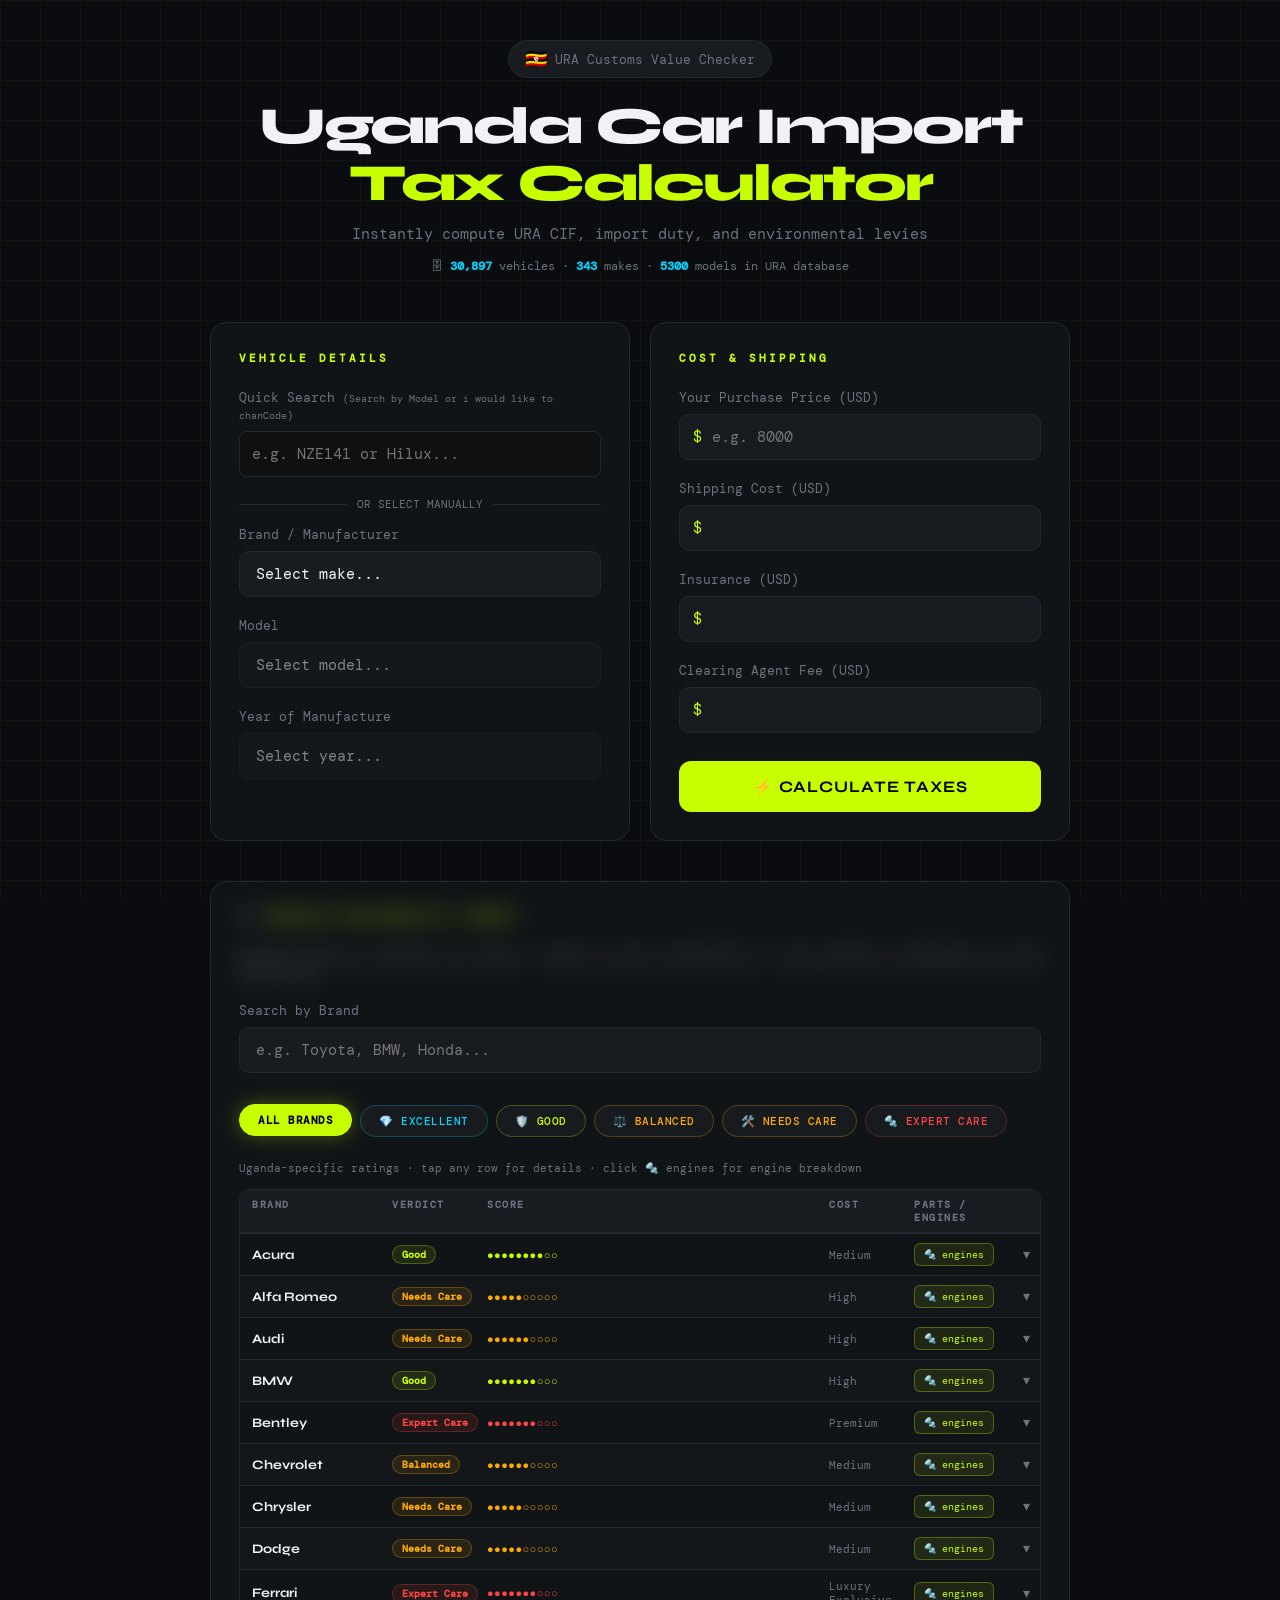
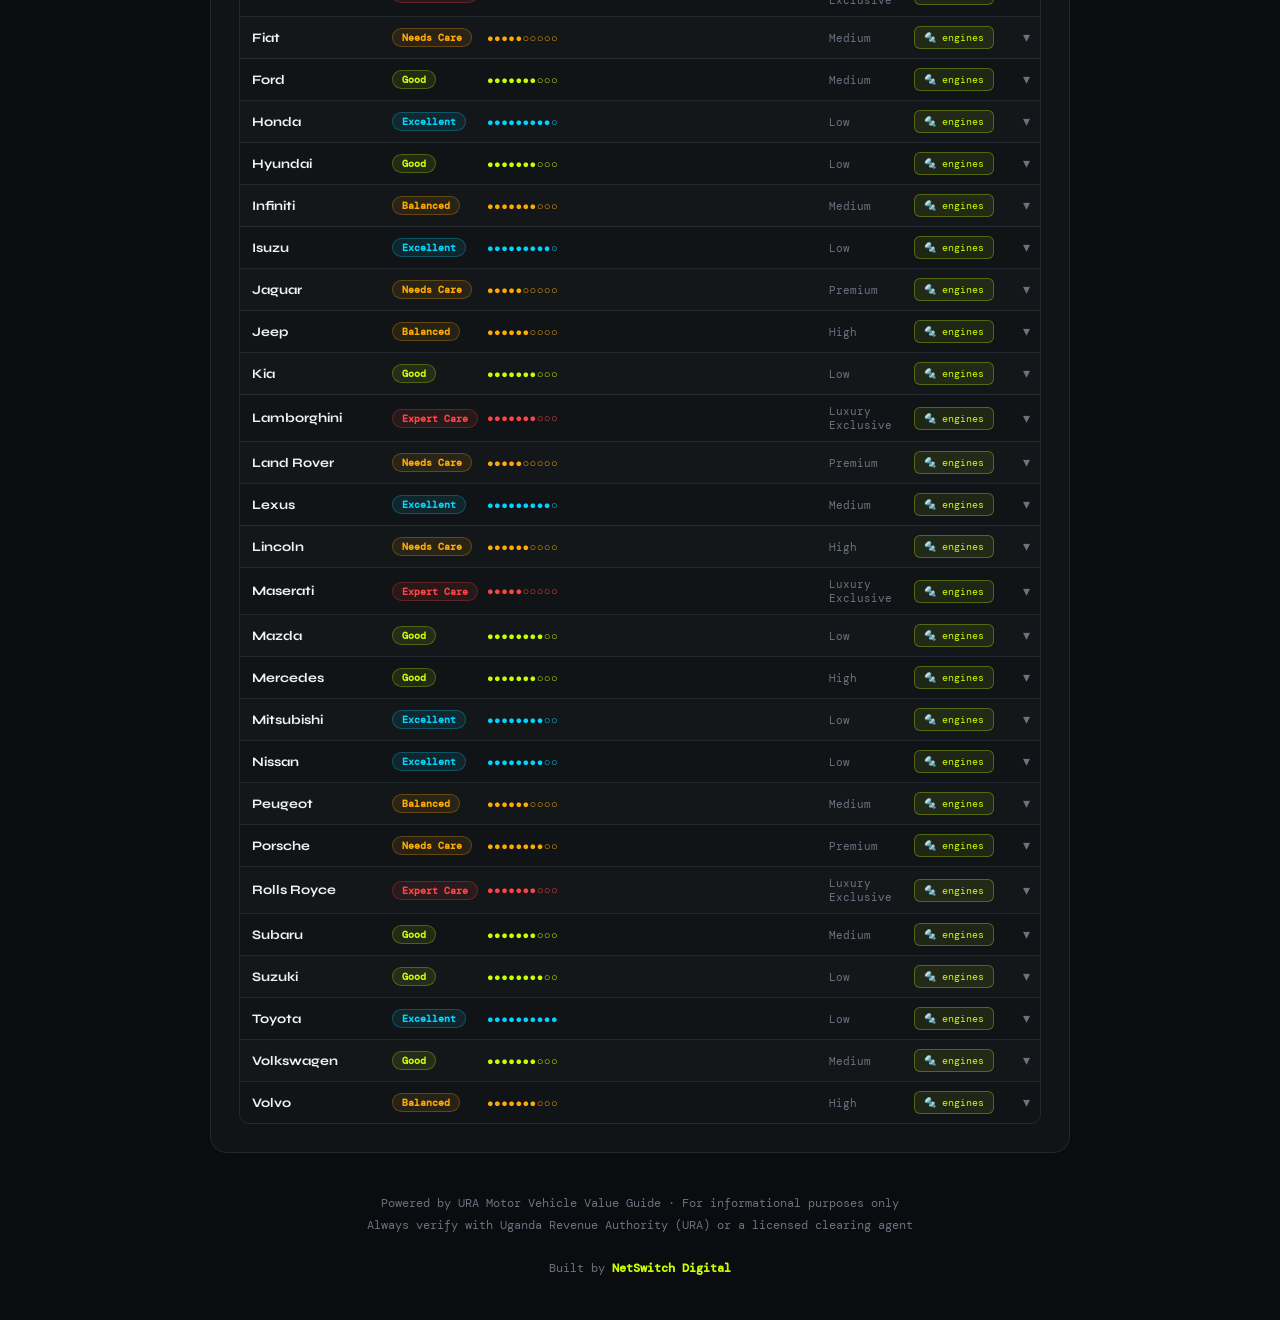
==== commit eccbed42: "Update SEO metadata and footer credit" ====
--- a/index.html
+++ b/index.html
@@ -8,7 +8,7 @@
 <title>URA Car Import Tax Calculator Uganda (2026) | Check CIF & Duty</title>
 <meta name="title" content="URA Car Import Tax Calculator Uganda (2026) | Check CIF & Duty">
 <meta name="description" content="Easily calculate Uganda Revenue Authority (URA) import taxes, CIF values, environmental levies, and duties for any vehicle imported to Uganda.">
-<meta name="keywords" content="Uganda car import tax calculator, URA car tax calculator, import duty on cars in Uganda, URA motor vehicle value guide, CIF value calculator Uganda">
+<meta name="keywords" content="Uganda Revenue Authority car import tax calculator, URA car tax calculator, import duty on cars in Uganda, URA motor vehicle value guide, CIF value calculator Uganda">
 
 <!-- Open Graph / Facebook -->
 <meta property="og:type" content="website">
@@ -79,7 +79,7 @@
        Displays the title, subtitle, and database stats
   ============================================== -->
   <div class="header">
-    <div class="flag-badge"><span class="flag">🇺🇬</span>Official URA Motor Vehicle Values</div>
+    <div class="flag-badge"><span class="flag">🇺🇬</span>URA Customs Value Checker</div>
     <h1>Uganda Car Import<br><span>Tax Calculator</span></h1>
     <p class="subtitle">Instantly compute URA CIF, import duty, and environmental levies</p>
     <div class="db-stats" id="dbStats"></div>
@@ -238,7 +238,11 @@
     </div>
   </div>
 
-  <div class="footer">Powered by URA Motor Vehicle Value Guide · For informational purposes only<br>Always verify with Uganda Revenue Authority (URA) or a licensed clearing agent</div>
+  <div class="footer">
+    Powered by URA Motor Vehicle Value Guide · For informational purposes only<br>
+    Always verify with Uganda Revenue Authority (URA) or a licensed clearing agent<br><br>
+    Built by <a href="#" target="_blank" style="color:var(--accent);text-decoration:none;font-weight:600;transition:opacity 0.2s" onmouseover="this.style.opacity='0.8'" onmouseout="this.style.opacity='1'">NetSwitch Digital</a>
+  </div>
 </div>
 
 <script src="Js/script.js"></script>
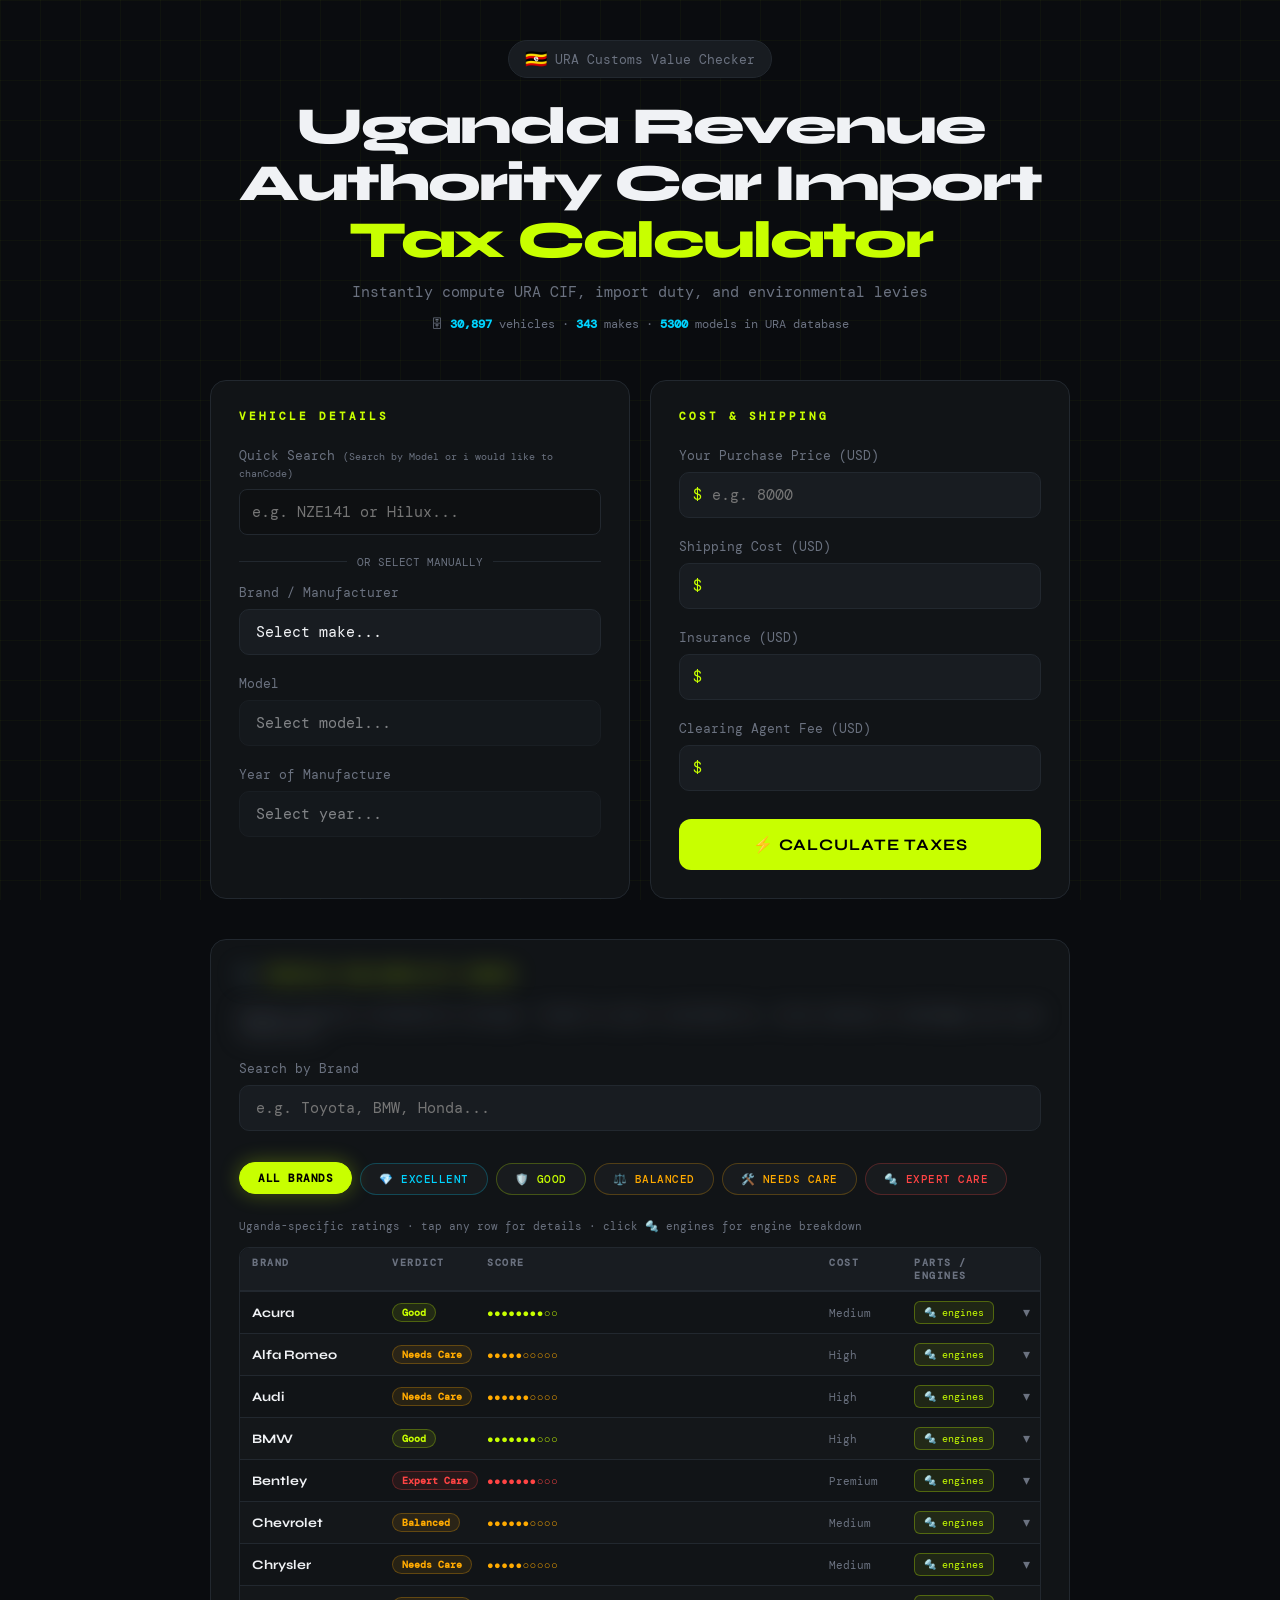
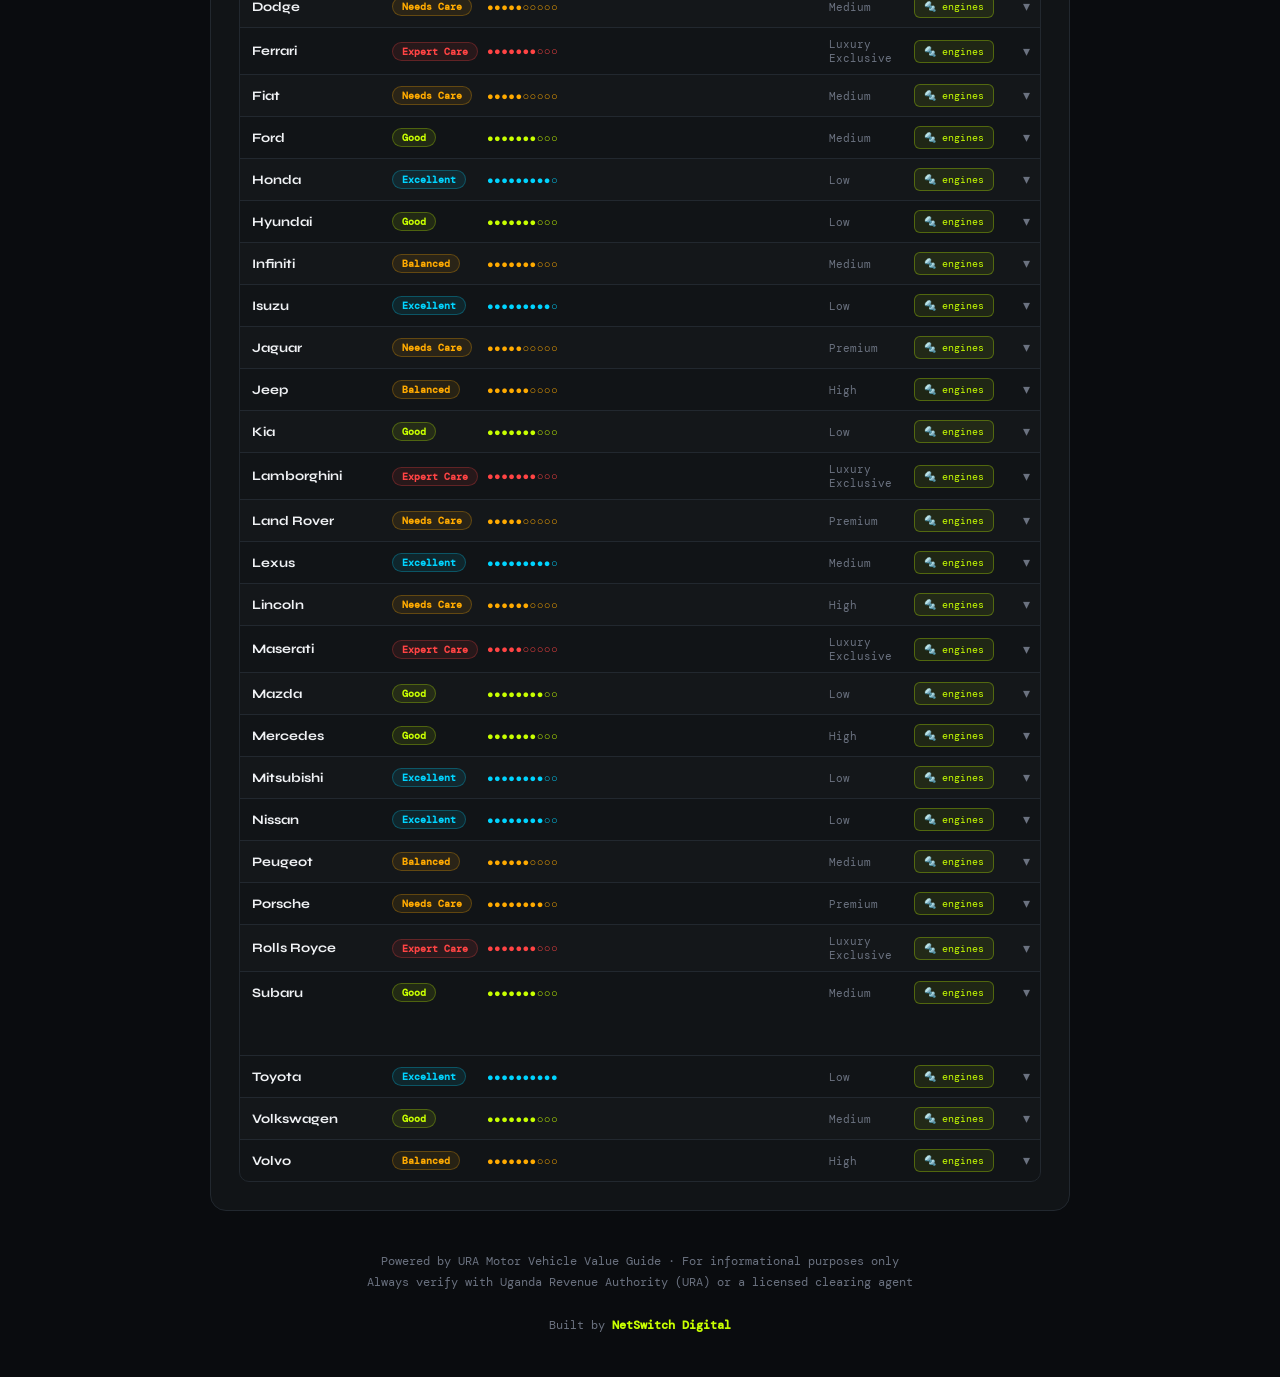
==== commit f0f1e023: "Update H1 title to include Uganda Revenue Authority" ====
--- a/index.html
+++ b/index.html
@@ -80,7 +80,7 @@
   ============================================== -->
   <div class="header">
     <div class="flag-badge"><span class="flag">🇺🇬</span>URA Customs Value Checker</div>
-    <h1>Uganda Car Import<br><span>Tax Calculator</span></h1>
+    <h1>Uganda Revenue Authority Car Import<br><span>Tax Calculator</span></h1>
     <p class="subtitle">Instantly compute URA CIF, import duty, and environmental levies</p>
     <div class="db-stats" id="dbStats"></div>
   </div>
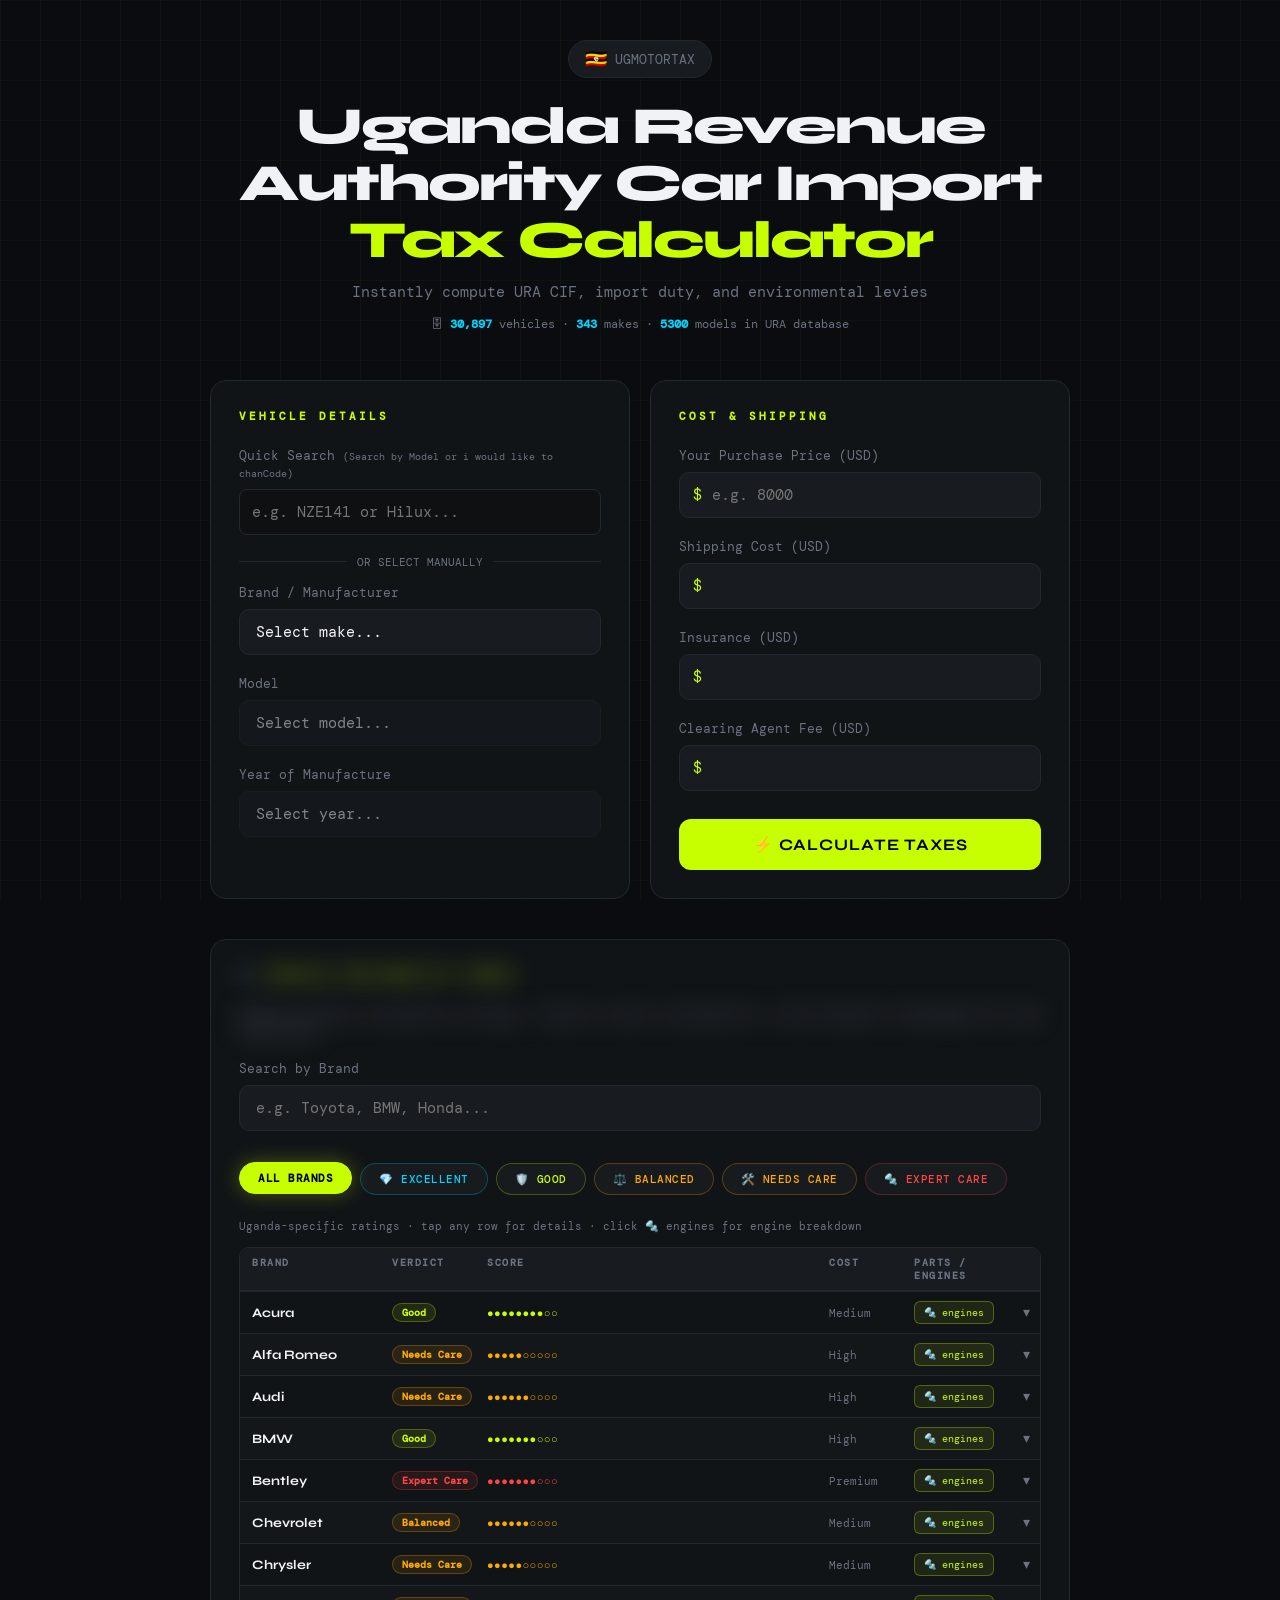
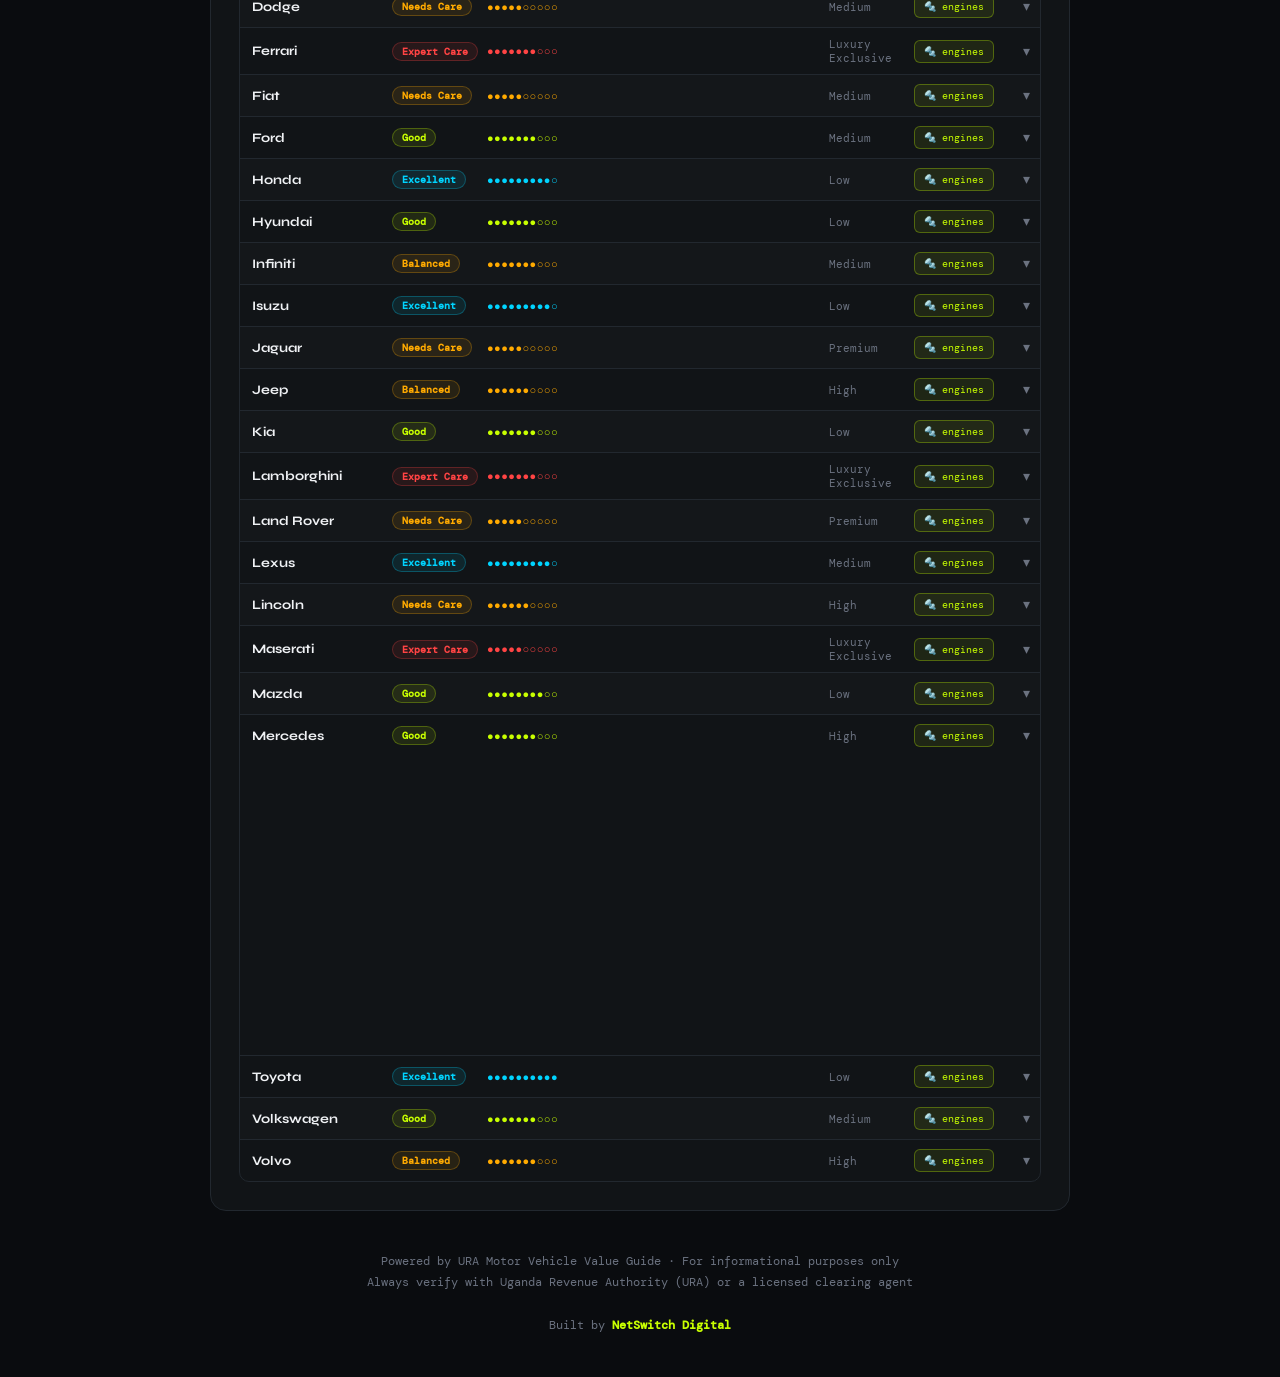
==== commit a37e828a: "Updated headline I a swapped out the headline" ====
--- a/index.html
+++ b/index.html
@@ -79,7 +79,7 @@
        Displays the title, subtitle, and database stats
   ============================================== -->
   <div class="header">
-    <div class="flag-badge"><span class="flag">🇺🇬</span>URA Customs Value Checker</div>
+    <div class="flag-badge"><span class="flag">🇺🇬</span>UGMOTORTAX</div>
     <h1>Uganda Revenue Authority Car Import<br><span>Tax Calculator</span></h1>
     <p class="subtitle">Instantly compute URA CIF, import duty, and environmental levies</p>
     <div class="db-stats" id="dbStats"></div>
@@ -247,4 +247,4 @@
 
 <script src="Js/script.js"></script>
 </body>
-</html>+</html>
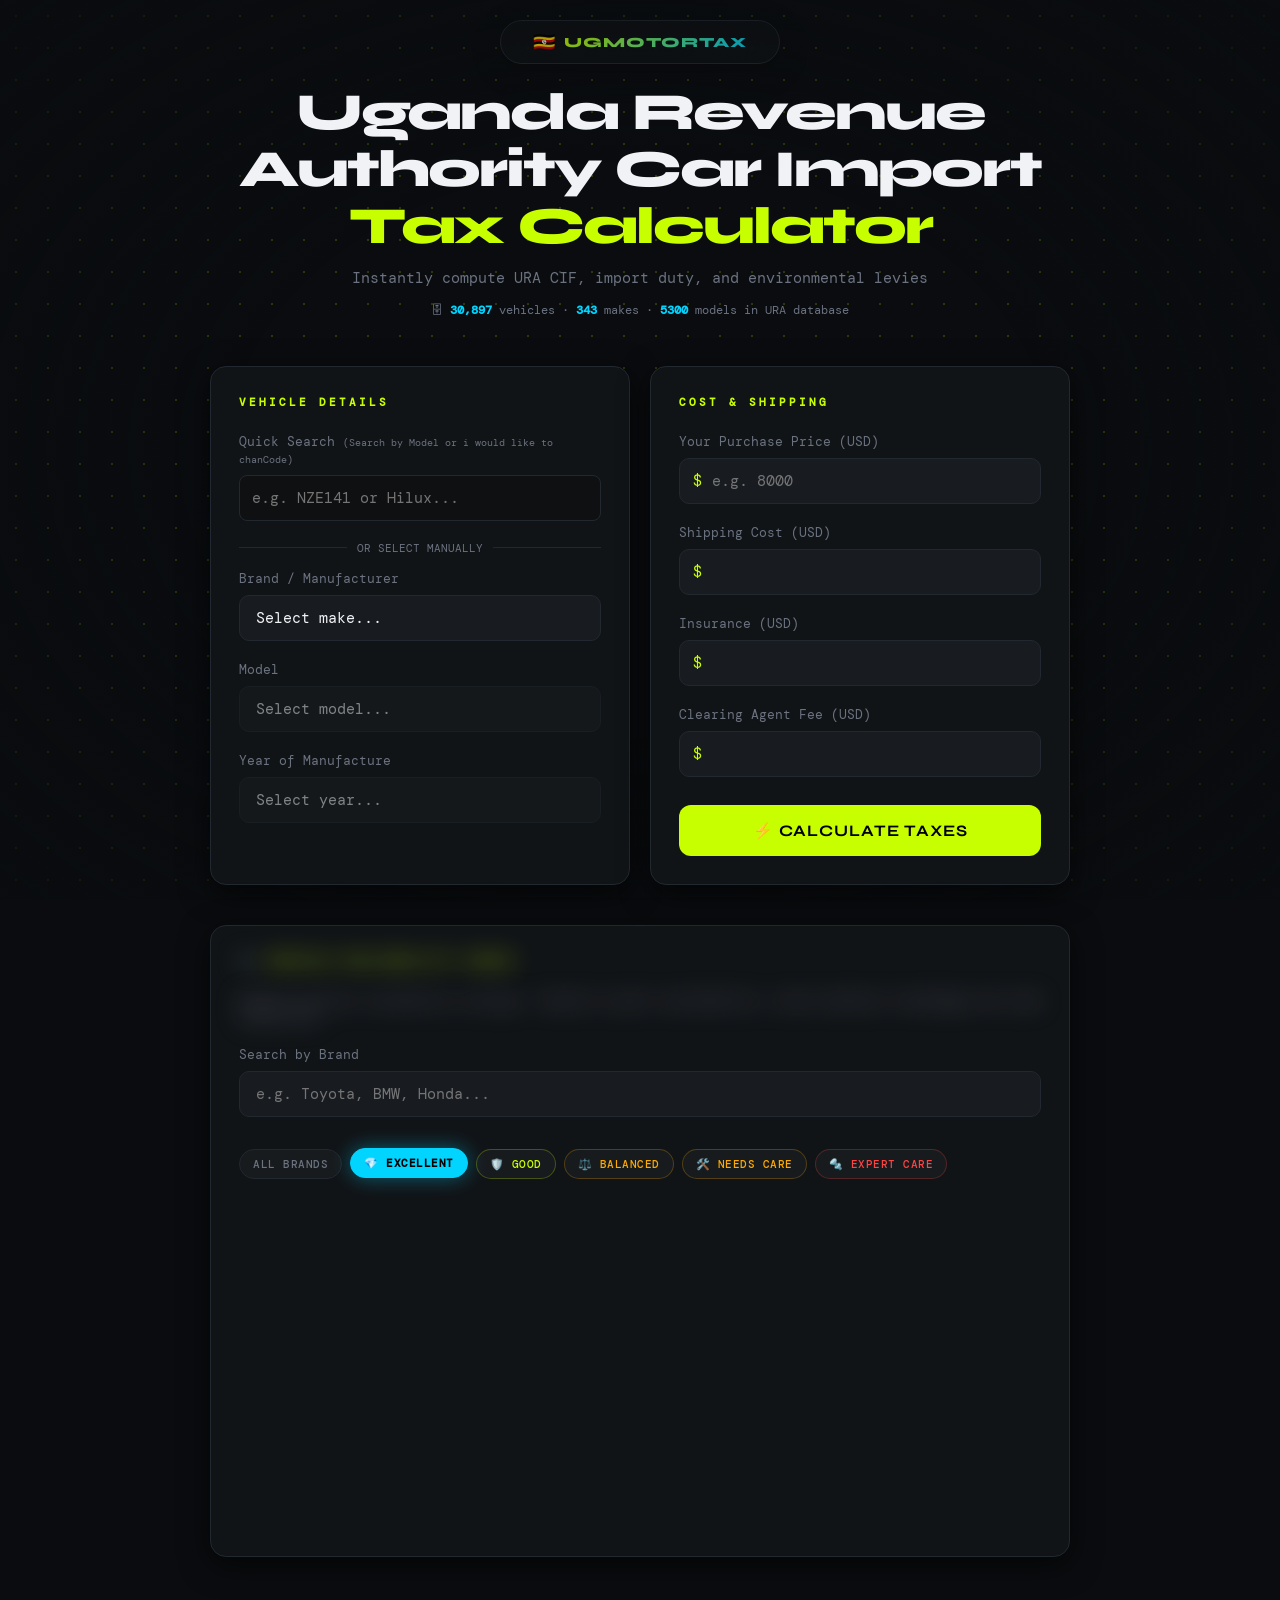
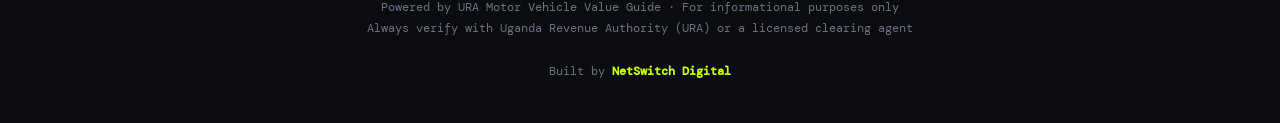
==== commit 52481d75: "Fix navbar: scroll with page, gradient text, mobile layout" ====
--- a/index.html
+++ b/index.html
@@ -42,44 +42,36 @@
   }
 }
 </script>
-<!-- JSON-LD Structured Data FAQ -->
-<script type="application/ld+json">
-{
-  "@context": "https://schema.org",
-  "@type": "FAQPage",
-  "mainEntity": [{
-    "@type": "Question",
-    "name": "How is import duty calculated on cars in Uganda?",
-    "acceptedAnswer": {
-      "@type": "Answer",
-      "text": "Import duty is calculated at 25% of the vehicle's CIF (Cost, Insurance, and Freight) value as per the East African Community Common External Tariff (EAC-CET)."
-    }
-  }, {
-    "@type": "Question",
-    "name": "What is the environmental levy on imported cars in Uganda?",
-    "acceptedAnswer": {
-      "@type": "Answer",
-      "text": "Vehicles aged 0-9 years have 0% environmental levy. Vehicles aged 10-14 years are charged an environmental levy of 50% of their CIF value."
-    }
-  }, {
-    "@type": "Question",
-    "name": "How does URA determine the CIF value?",
-    "acceptedAnswer": {
-      "@type": "Answer",
-      "text": "URA uses its official Motor Vehicle Value Guide database to determine the CIF value. If your purchase price is lower than URA's guided value, taxes are levied based on URA's higher valuation."
-    }
-  }]
+<script>
+function smoothScrollTo(id) {
+  const el = document.getElementById(id);
+  if (!el) return;
+  const navH = document.getElementById('floatingNav')?.offsetHeight || 70;
+  const y = el.getBoundingClientRect().top + window.scrollY - navH - 16;
+  window.scrollTo({ top: y, behavior: 'smooth' });
 }
 </script>
 </head>
 <body>
+
+<!-- ================================================
+     FLOATING NAVBAR
+================================================ -->
+<nav class="floating-nav" id="floatingNav">
+  <div class="nav-inner">
+    <a href="#" class="nav-brand">
+      <span class="nav-flag">🇺🇬</span>
+      <span class="nav-brand-text">UGMOTORTAX</span>
+    </a>
+  </div>
+</nav>
+
 <div class="container">
   <!-- ==============================================
        HEADER SECTION
        Displays the title, subtitle, and database stats
   ============================================== -->
   <div class="header">
-    <div class="flag-badge"><span class="flag">🇺🇬</span>UGMOTORTAX</div>
     <h1>Uganda Revenue Authority Car Import<br><span>Tax Calculator</span></h1>
     <p class="subtitle">Instantly compute URA CIF, import duty, and environmental levies</p>
     <div class="db-stats" id="dbStats"></div>
@@ -224,8 +216,8 @@
 
       <!-- Filter buttons -->
       <div style="display:flex;flex-wrap:wrap;gap:8px;margin-bottom:20px" id="filterBtns" class="reveal-right">
-        <button onclick="setFilter('all')" class="filter-btn active" data-filter="all">All Brands</button>
-        <button onclick="setFilter('Excellent')" class="filter-btn" data-filter="Excellent">💎 Excellent</button>
+        <button onclick="setFilter('all')" class="filter-btn" data-filter="all">All Brands</button>
+        <button onclick="setFilter('Excellent')" class="filter-btn active" data-filter="Excellent">💎 Excellent</button>
         <button onclick="setFilter('Good')" class="filter-btn" data-filter="Good">🛡️ Good</button>
         <button onclick="setFilter('Average')" class="filter-btn" data-filter="Average">⚖️ Balanced</button>
         <button onclick="setFilter('Caution')" class="filter-btn" data-filter="Caution">🛠️ Needs Care</button>
--- a/Css/style.css
+++ b/Css/style.css
@@ -31,11 +31,41 @@
     --surface2:#181c21;
     --border:#22282f;
     --accent:#c8ff00;
+    --accent-rgb:200,255,0;
     --accent2:#00d4ff;
+    --accent2-rgb:0,212,255;
     --text:#f0f2f5;
     --muted:#6b7280;
     --danger:#ff4444;
     --warning:#ffaa00;
+    --dot-opacity: .18;
+    --vignette-color: var(--bg);
+    --dot-color: 200, 255, 0;
+    --card-shadow: 0 8px 30px rgba(0,0,0,0.6);
+    --btn-text: #000000;
+  }
+
+  /* =========================================
+     LIGHT MODE THEME
+     ========================================= */
+  [data-theme="light"]{
+    --bg:#f2f5f8;
+    --surface:#ffffff;
+    --surface2:#f8fafc;
+    --border:#e2e8f0;
+    --accent:#0ea5e9;
+    --accent-rgb:14,165,233;
+    --accent2:#0284c7;
+    --accent2-rgb:2,132,199;
+    --text:#0f172a;
+    --muted:#64748b;
+    --danger:#ef4444;
+    --warning:#f59e0b;
+    --dot-opacity: 0.05;
+    --vignette-color: #f2f5f8;
+    --dot-color: 14, 165, 233;
+    --card-shadow: 0 12px 40px rgba(0, 0, 0, 0.04), 0 4px 12px rgba(0, 0, 0, 0.02);
+    --btn-text: #ffffff;
   }
   
   /* =========================================
@@ -44,16 +74,265 @@
   *{margin:0;padding:0;box-sizing:border-box}
   body{background:var(--bg);color:var(--text);font-family:'Syne',sans-serif;min-height:100vh;overflow-x:hidden}
   
-  /* Background grid pattern */
-  body::before{content:'';position:fixed;inset:0;background-image:linear-gradient(rgba(200,255,0,.03) 1px,transparent 1px),linear-gradient(90deg,rgba(200,255,0,.03) 1px,transparent 1px);background-size:40px 40px;pointer-events:none;z-index:0}
+  /* Background dot-matrix pattern */
+  body::before{
+    content:'';
+    position:fixed;
+    inset:0;
+    background-image:radial-gradient(circle, rgba(var(--dot-color), var(--dot-opacity)) 1px, transparent 1px);
+    background-size:32px 32px;
+    pointer-events:none;
+    z-index:0;
+    transition:background-image 0.4s ease;
+  }
+  /* Radial vignette — fades dots toward edges for depth */
+  body::after{
+    content:'';
+    position:fixed;
+    inset:0;
+    background:radial-gradient(ellipse 80% 80% at 50% 50%, transparent 40%, var(--vignette-color) 100%);
+    pointer-events:none;
+    z-index:0;
+    transition:background 0.4s ease;
+  }
+
+  /* =========================================
+     FLOATING NAVBAR
+     ========================================= */
+  .floating-nav {
+    display: flex;
+    justify-content: center;
+    padding: 20px 20px 0;
+    width: 100%;
+  }
+
+  .nav-inner {
+    display: flex;
+    align-items: center;
+    justify-content: center;
+    gap: 12px;
+    background: rgba(var(--surface-rgb, 17, 20, 23), 0.72);
+    backdrop-filter: blur(20px);
+    -webkit-backdrop-filter: blur(20px);
+    border: 1px solid var(--border);
+    border-radius: 100px;
+    padding: 10px 32px;
+    box-shadow: 0 8px 32px rgba(0, 0, 0, 0.18), 0 2px 8px rgba(0, 0, 0, 0.10);
+    transition: background 0.35s ease, border-color 0.35s ease, box-shadow 0.35s ease;
+  }
+
+  [data-theme="light"] .nav-inner {
+    background: rgba(255, 255, 255, 0.78);
+    box-shadow: 0 8px 32px rgba(0, 0, 0, 0.08), 0 2px 8px rgba(0, 0, 0, 0.04);
+  }
+
+  .nav-brand {
+    display: flex;
+    align-items: center;
+    gap: 8px;
+    text-decoration: none;
+    color: var(--text);
+    font-family: 'Syne', sans-serif;
+    font-weight: 800;
+    font-size: 14px;
+    letter-spacing: 1px;
+    white-space: nowrap;
+  }
+
+  .nav-flag { font-size: 18px; }
+
+  .nav-brand-text {
+    display: inline-block;
+    background: linear-gradient(135deg, #c8ff00 0%, #00d4ff 100%);
+    -webkit-background-clip: text;
+    -webkit-text-fill-color: transparent;
+    background-clip: text;
+  }
+
+  .nav-links {
+    display: flex;
+    align-items: center;
+    gap: 4px;
+    flex: 1;
+    justify-content: center;
+  }
+
+  .nav-link {
+    display: flex;
+    align-items: center;
+    gap: 6px;
+    padding: 7px 14px;
+    border-radius: 100px;
+    text-decoration: none;
+    color: var(--muted);
+    font-family: 'DM Mono', monospace;
+    font-size: 12px;
+    font-weight: 500;
+    transition: background 0.2s, color 0.2s;
+    white-space: nowrap;
+  }
+
+  .nav-link:hover {
+    background: var(--surface2);
+    color: var(--text);
+  }
+
+  .nav-actions {
+    display: flex;
+    align-items: center;
+    flex-shrink: 0;
+  }
+
+  @media (max-width: 540px) {
+    .nav-link { padding: 7px 10px; font-size: 11px; }
+  }
+
+  /* =========================================
+     THEME TOGGLE SWITCH (PILL STYLE)
+     ========================================= */
+  #themeToggle {
+    width: 72px;
+    height: 36px;
+    border-radius: 100px;
+    border: 1px solid var(--border);
+    background: linear-gradient(135deg, rgba(10, 12, 15, 0.95) 0%, rgba(24, 28, 33, 0.9) 100%);
+    cursor: pointer;
+    display: flex;
+    align-items: center;
+    justify-content: space-between;
+    padding: 0 8px;
+    box-shadow: 0 4px 20px rgba(0,0,0,0.3), inset 0 1px 0 rgba(255,255,255,0.05);
+    transition: all 0.45s cubic-bezier(0.4, 0, 0.2, 1);
+    backdrop-filter: blur(12px);
+    -webkit-backdrop-filter: blur(12px);
+    overflow: hidden;
+    color: var(--text);
+    font-size: 14px;
+    flex-shrink: 0;
+  }
+
+  /* Sliding knob */
+  .toggle-knob {
+    position: absolute;
+    top: 3px;
+    left: 3px;
+    width: 28px;
+    height: 28px;
+    border-radius: 50%;
+    background: linear-gradient(135deg, #c8ff00 0%, #a0d800 100%);
+    box-shadow: 0 2px 10px rgba(200, 255, 0, 0.4), 0 0 20px rgba(200, 255, 0, 0.15);
+    transition: all 0.5s cubic-bezier(0.34, 1.56, 0.64, 1);
+    z-index: 2;
+  }
+
+  /* Sun icon (left side) */
+  .toggle-sun {
+    font-size: 13px;
+    line-height: 1;
+    opacity: 0.3;
+    transition: all 0.4s ease;
+    z-index: 1;
+    position: relative;
+    filter: grayscale(0.8);
+  }
+
+  /* Moon icon (right side) */
+  .toggle-moon {
+    font-size: 13px;
+    line-height: 1;
+    opacity: 1;
+    transition: all 0.4s ease;
+    z-index: 1;
+    position: relative;
+    filter: drop-shadow(0 0 4px rgba(200, 255, 0, 0.4));
+  }
+
+  /* Glow track behind knob */
+  #themeToggle::before {
+    content: '';
+    position: absolute;
+    top: 0;
+    left: 0;
+    width: 50%;
+    height: 100%;
+    border-radius: 100px 0 0 100px;
+    background: radial-gradient(circle at 20px 50%, rgba(200, 255, 0, 0.08) 0%, transparent 70%);
+    transition: all 0.5s cubic-bezier(0.4, 0, 0.2, 1);
+    pointer-events: none;
+  }
+
+  /* Hover state */
+  #themeToggle:hover {
+    border-color: var(--accent);
+    box-shadow: 0 4px 24px rgba(0,0,0,0.35), 0 0 0 3px rgba(200,255,0,0.1), inset 0 1px 0 rgba(255,255,255,0.08);
+    transform: scale(1.05);
+  }
+
+  #themeToggle:hover .toggle-knob {
+    box-shadow: 0 2px 14px rgba(200, 255, 0, 0.6), 0 0 30px rgba(200, 255, 0, 0.2);
+  }
+
+  #themeToggle:active {
+    transform: scale(0.97);
+    transition: transform 0.1s ease;
+  }
+
+  #themeToggle:active .toggle-knob {
+    width: 34px;
+    border-radius: 14px;
+  }
+
+  /* ── LIGHT MODE: knob slides right ── */
+  [data-theme="light"] #themeToggle {
+    background: linear-gradient(135deg, rgba(238, 240, 245, 0.95) 0%, rgba(255, 255, 255, 0.9) 100%);
+    border-color: rgba(0, 0, 0, 0.1);
+    box-shadow: 0 4px 20px rgba(0,0,0,0.08), inset 0 1px 0 rgba(255,255,255,0.8);
+  }
+
+  [data-theme="light"] .toggle-knob {
+    left: calc(100% - 31px);
+    background: linear-gradient(135deg, #ffaa00 0%, #ff8800 100%);
+    box-shadow: 0 2px 10px rgba(255, 170, 0, 0.5), 0 0 20px rgba(255, 170, 0, 0.2);
+  }
+
+  [data-theme="light"] .toggle-sun {
+    opacity: 1;
+    filter: drop-shadow(0 0 4px rgba(255, 170, 0, 0.5)) grayscale(0);
+  }
+
+  [data-theme="light"] .toggle-moon {
+    opacity: 0.3;
+    filter: grayscale(0.8);
+  }
+
+  [data-theme="light"] #themeToggle::before {
+    left: 50%;
+    width: 50%;
+    border-radius: 0 100px 100px 0;
+    background: radial-gradient(circle at calc(100% - 20px) 50%, rgba(255, 170, 0, 0.1) 0%, transparent 70%);
+  }
+
+  [data-theme="light"] #themeToggle:hover {
+    border-color: rgba(255, 170, 0, 0.4);
+    box-shadow: 0 4px 20px rgba(0,0,0,0.1), 0 0 0 3px rgba(255,170,0,0.15), inset 0 1px 0 rgba(255,255,255,0.8);
+  }
+
+  [data-theme="light"] #themeToggle:hover .toggle-knob {
+    box-shadow: 0 2px 14px rgba(255, 170, 0, 0.7), 0 0 30px rgba(255, 170, 0, 0.25);
+  }
+
+  [data-theme="light"] #themeToggle:active .toggle-knob {
+    left: calc(100% - 37px);
+  }
   /* =========================================
      LAYOUT & CONTAINERS
      ========================================= */
-  .container{max-width:900px;margin:0 auto;padding:40px 20px;position:relative;z-index:1}
+  .container{max-width:900px;margin:0 auto;padding:20px 20px 40px;position:relative;z-index:1}
   .header{text-align:center;margin-bottom:48px;animation:fadeDown .6s ease}
+  .header-topbar{display:flex;align-items:center;justify-content:space-between;margin-bottom:20px;}
   
   /* Badges & Typography */
-  .flag-badge{display:inline-flex;align-items:center;gap:8px;background:var(--surface2);border:1px solid var(--border);border-radius:100px;padding:6px 16px;font-size:13px;color:var(--muted);margin-bottom:20px;font-family:'DM Mono',monospace}
+  .flag-badge{display:inline-flex;align-items:center;gap:8px;background:var(--surface2);border:1px solid var(--border);border-radius:100px;padding:6px 16px;font-size:13px;color:var(--muted);font-family:'DM Mono',monospace}
   .flag{font-size:18px}
   h1{font-size:clamp(32px,6vw,52px);font-weight:800;line-height:1.1;letter-spacing:-2px}
   h1 span{color:var(--accent)}
@@ -66,9 +345,47 @@
   @media(max-width:640px){.calculator-grid{grid-template-columns:1fr}}
   
   /* Cards */
-  .card{background:var(--surface);border:1px solid var(--border);border-radius:16px;padding:28px;animation:fadeUp .6s ease both}
+  .card{background:var(--surface);border:1px solid var(--border);border-radius:16px;padding:28px;animation:fadeUp .6s ease both;box-shadow:var(--card-shadow)}
   .card:nth-child(2){animation-delay:.1s}
   .card-title{font-size:11px;font-weight:600;letter-spacing:3px;text-transform:uppercase;color:var(--accent);margin-bottom:24px;font-family:'DM Mono',monospace}
+
+  /* FAQ Accordion */
+  .faq-list { display: flex; flex-direction: column; gap: 10px; }
+  .faq-item {
+    border: 1px solid var(--border);
+    border-radius: 12px;
+    overflow: hidden;
+    transition: border-color 0.2s;
+  }
+  .faq-item[open] { border-color: var(--accent); }
+  .faq-q {
+    list-style: none;
+    padding: 16px 20px;
+    font-family: 'Syne', sans-serif;
+    font-size: 14px;
+    font-weight: 600;
+    cursor: pointer;
+    display: flex;
+    align-items: center;
+    justify-content: space-between;
+    color: var(--text);
+    transition: color 0.2s, background 0.2s;
+  }
+  .faq-q::-webkit-details-marker { display: none; }
+  .faq-q::after { content: '▾'; font-size: 16px; color: var(--muted); transition: transform 0.25s; }
+  .faq-item[open] .faq-q::after { transform: rotate(-180deg); }
+  .faq-item[open] .faq-q { color: var(--accent); }
+  .faq-q:hover { background: var(--surface2); }
+  .faq-a {
+    padding: 0 20px 16px;
+    font-family: 'DM Mono', monospace;
+    font-size: 13px;
+    color: var(--muted);
+    line-height: 1.8;
+    border-top: 1px solid var(--border);
+    padding-top: 14px;
+  }
+  .faq-a strong { color: var(--text); }
   
   /* =========================================
      INPUTS & FORMS
@@ -76,7 +393,7 @@
   .field{margin-bottom:20px}
   label{display:block;font-size:13px;color:var(--muted);margin-bottom:8px;font-family:'DM Mono',monospace}
   input,select{width:100%;background:var(--surface2);border:1px solid var(--border);border-radius:10px;color:var(--text);font-family:'DM Mono',monospace;font-size:15px;padding:12px 16px;outline:none;transition:border-color .2s,box-shadow .2s;appearance:none}
-  input:focus,select:focus{border-color:var(--accent);box-shadow:0 0 0 3px rgba(200,255,0,.1)}
+  input:focus,select:focus{border-color:var(--accent);box-shadow:0 0 0 3px rgba(var(--accent-rgb),.1)}
   input:disabled,select:disabled{opacity:.5;cursor:not-allowed}
   input[type="number"]::-webkit-inner-spin-button{-webkit-appearance:none}
   select option{background:var(--surface2);color:var(--text)}
@@ -88,9 +405,10 @@
   .ura-badge b{font-size:16px}
   .ura-not-found{display:none;background:rgba(255,170,0,.06);border:1px solid rgba(255,170,0,.2);border-radius:10px;padding:10px 14px;margin-top:10px;font-family:'DM Mono',monospace;font-size:12px;color:var(--warning)}
   .ura-not-found.show{display:block}
-  .calc-btn{width:100%;background:var(--accent);color:#000;border:none;border-radius:12px;padding:16px;font-family:'Syne',sans-serif;font-size:16px;font-weight:700;letter-spacing:1px;cursor:pointer;transition:transform .15s,box-shadow .15s;margin-top:8px}
-  .calc-btn:hover{transform:translateY(-2px);box-shadow:0 8px 24px rgba(200,255,0,.3)}
-  .calc-btn:active{transform:translateY(0)}
+  /* Buttons */
+  .calc-btn{width:100%;background:var(--accent);color:var(--btn-text);border:none;border-radius:12px;padding:16px;font-family:'Syne',sans-serif;font-size:16px;font-weight:700;letter-spacing:1px;cursor:pointer;transition:transform .15s,box-shadow .15s;margin-top:8px}
+  .calc-btn:hover{transform:translateY(-2px);box-shadow:0 8px 24px rgba(var(--accent-rgb),.3)}
+  .calc-btn:active{transform:translateY(0);box-shadow:0 4px 12px rgba(var(--accent-rgb),.2)}
   .age-warning{background:rgba(255,68,68,.08);border:1px solid rgba(255,68,68,.25);border-radius:10px;padding:14px 18px;margin-bottom:16px;font-size:13px;color:var(--danger);font-family:'DM Mono',monospace;display:none}
   .age-warning.show{display:block}
   .results-card{background:var(--surface);border:1px solid var(--border);border-radius:16px;padding:28px;display:none;animation:fadeUp .5s ease both}
@@ -100,8 +418,9 @@
   .result-label{color:var(--muted);font-family:'DM Mono',monospace}
   .result-value{font-family:'DM Mono',monospace;font-weight:500}
   .result-value.positive{color:var(--warning)}
-  .total-section{background:var(--surface2);border:1px solid rgba(200,255,0,.2);border-radius:12px;padding:20px 24px;margin-top:20px}
-  .total-grid{display:grid;grid-template-columns:1fr 1fr 1fr;gap:16px;text-align:center}
+  /* Total Section */
+  .total-section{background:var(--surface2);border:1px solid rgba(var(--accent-rgb),.2);border-radius:12px;padding:20px 24px;margin-top:20px}
+  .total-grid{display:grid;grid-template-columns:1fr 1fr;gap:20px;text-align:center}
   @media(max-width:480px){.total-grid{grid-template-columns:1fr}}
   .total-item label{font-size:11px;letter-spacing:2px;text-transform:uppercase;margin-bottom:6px;display:block;color:var(--muted)}
   .total-item .amount{font-size:20px;font-weight:700;font-family:'DM Mono',monospace}
@@ -130,7 +449,7 @@
     -webkit-backdrop-filter: blur(10px);
     border: 1px solid var(--border);
     border-radius: 100px;
-    padding: 8px 18px;
+    padding: 7px 13px;
     font-family: 'DM Mono', monospace;
     font-size: 11px;
     font-weight: 500;
@@ -141,7 +460,7 @@
     transition: all 0.3s cubic-bezier(0.4, 0, 0.2, 1);
     display: inline-flex;
     align-items: center;
-    gap: 6px;
+    gap: 5px;
     white-space: nowrap;
     margin-bottom: 4px;
   }
@@ -198,8 +517,8 @@
 
   #ccField { animation: fadeUp 0.2s ease; }
   #ccField label { color: #c8ff00; }
-  #cc { border-color: rgba(200,255,0,0.4); }
-  #cc:focus { border-color: var(--accent); box-shadow: 0 0 0 3px rgba(200,255,0,0.1); }
+  #cc { border-color: rgba(var(--accent-rgb),0.4); }
+  #cc:focus { border-color: var(--accent); box-shadow: 0 0 0 3px rgba(var(--accent-rgb),0.1); }
 
   /* =========================================
      QUICK SEARCH (GLASSMORPHISM)
@@ -336,3 +655,5 @@
       display: block !important;
     }
   }
+
+
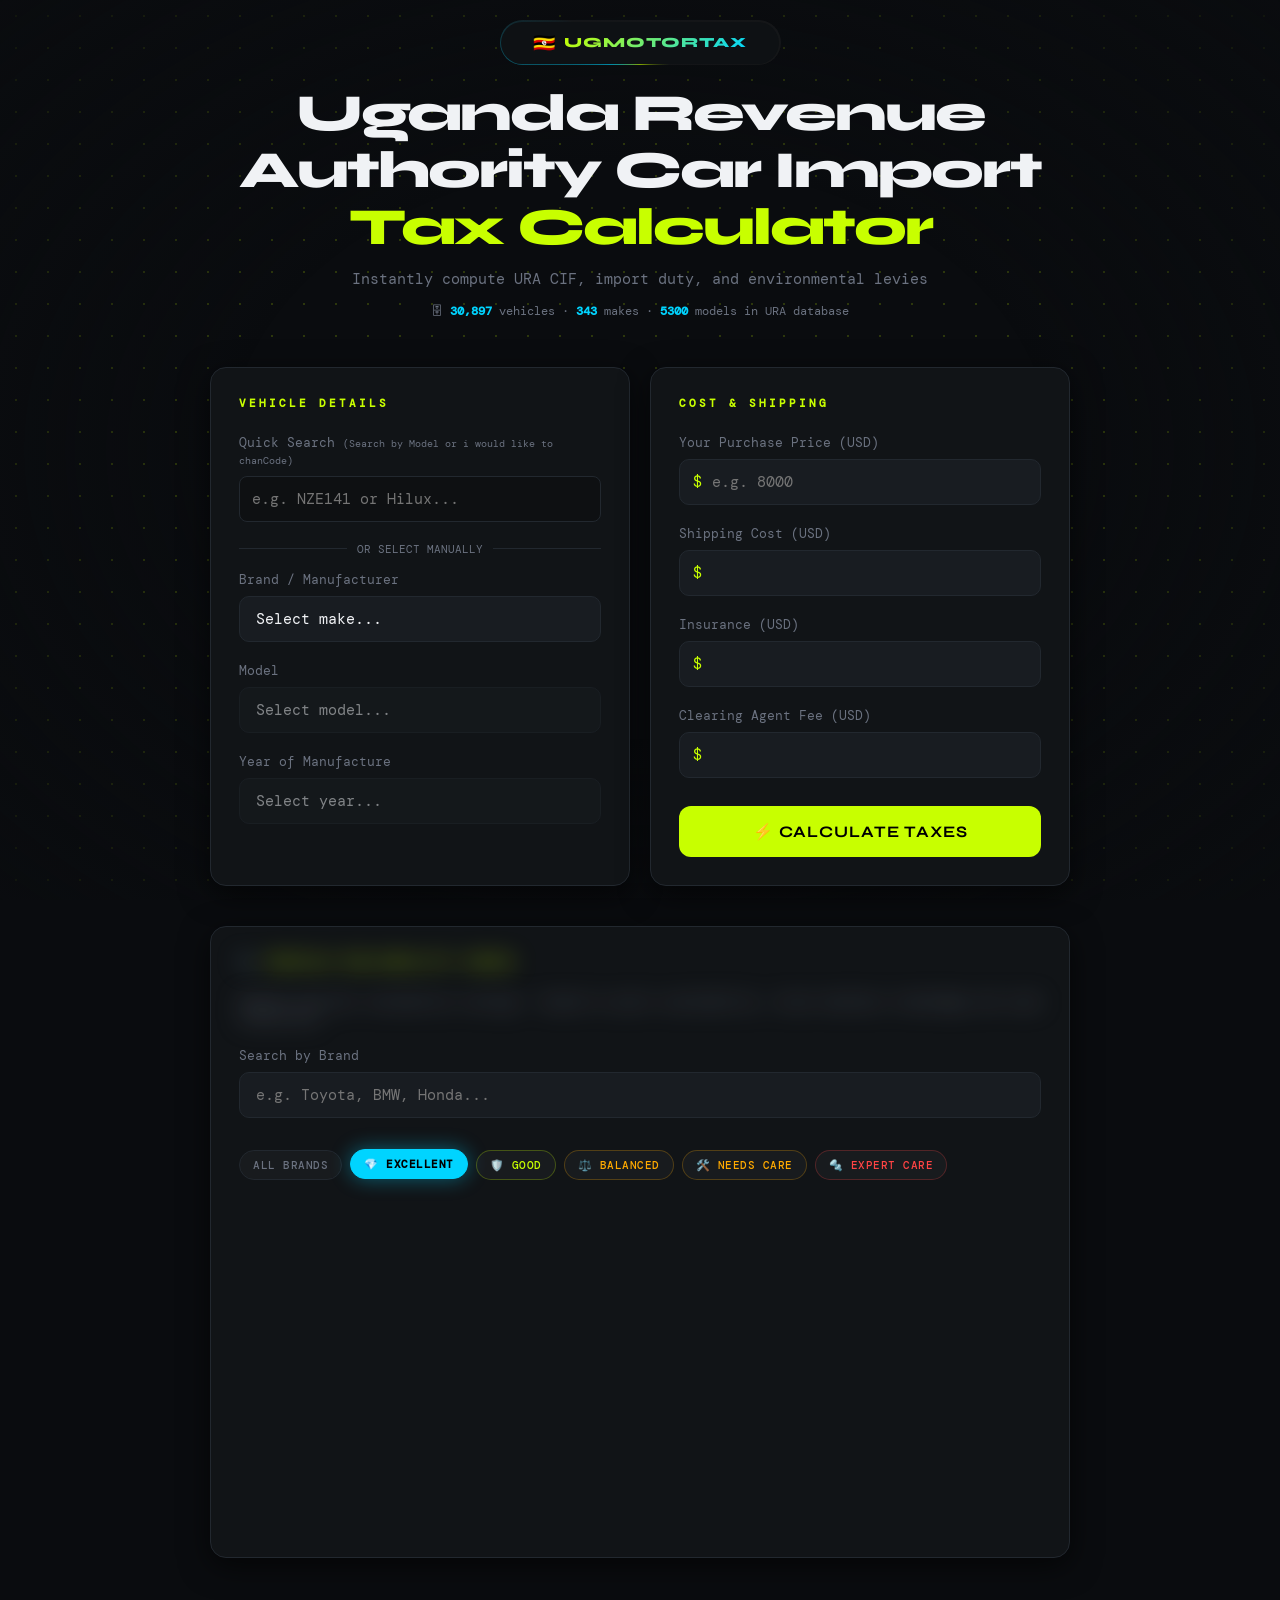
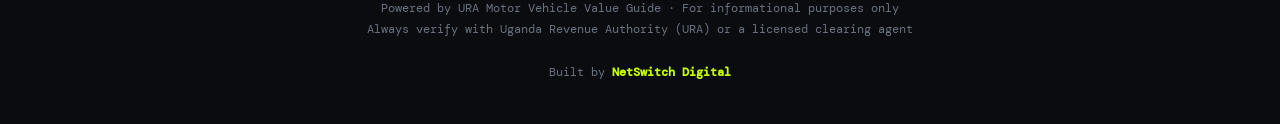
==== commit abb84111: "Add rotating light border effect to navbar and make brand text prominent" ====
--- a/index.html
+++ b/index.html
@@ -58,11 +58,13 @@
      FLOATING NAVBAR
 ================================================ -->
 <nav class="floating-nav" id="floatingNav">
-  <div class="nav-inner">
-    <a href="#" class="nav-brand">
-      <span class="nav-flag">🇺🇬</span>
-      <span class="nav-brand-text">UGMOTORTAX</span>
-    </a>
+  <div class="nav-border-glow">
+    <div class="nav-inner">
+      <a href="#" class="nav-brand">
+        <span class="nav-flag">🇺🇬</span>
+        <span class="nav-brand-text">UGMOTORTAX</span>
+      </a>
+    </div>
   </div>
 </nav>
 
--- a/Css/style.css
+++ b/Css/style.css
@@ -106,19 +106,53 @@
     width: 100%;
   }
 
+  .nav-border-glow {
+    position: relative;
+    border-radius: 100px;
+    padding: 1.5px;
+    background: rgba(255, 255, 255, 0.08);
+    overflow: hidden;
+    display: inline-flex;
+    justify-content: center;
+    align-items: center;
+  }
+
+  .nav-border-glow::before {
+    content: '';
+    position: absolute;
+    top: -50%;
+    left: -50%;
+    width: 200%;
+    height: 200%;
+    background: conic-gradient(
+      from 0deg,
+      transparent 0%,
+      transparent 35%,
+      #c8ff00 50%,
+      #00d4ff 65%,
+      transparent 80%,
+      transparent 100%
+    );
+    animation: border-rotate 4s linear infinite;
+    z-index: 0;
+  }
+
+  @keyframes border-rotate {
+    0% { transform: rotate(0deg); }
+    100% { transform: rotate(360deg); }
+  }
+
   .nav-inner {
+    position: relative;
+    z-index: 1;
     display: flex;
     align-items: center;
     justify-content: center;
     gap: 12px;
-    background: rgba(var(--surface-rgb, 17, 20, 23), 0.72);
-    backdrop-filter: blur(20px);
-    -webkit-backdrop-filter: blur(20px);
-    border: 1px solid var(--border);
+    background: #0e1114;
     border-radius: 100px;
     padding: 10px 32px;
-    box-shadow: 0 8px 32px rgba(0, 0, 0, 0.18), 0 2px 8px rgba(0, 0, 0, 0.10);
-    transition: background 0.35s ease, border-color 0.35s ease, box-shadow 0.35s ease;
+    box-shadow: 0 8px 32px rgba(0, 0, 0, 0.25);
   }
 
   [data-theme="light"] .nav-inner {
